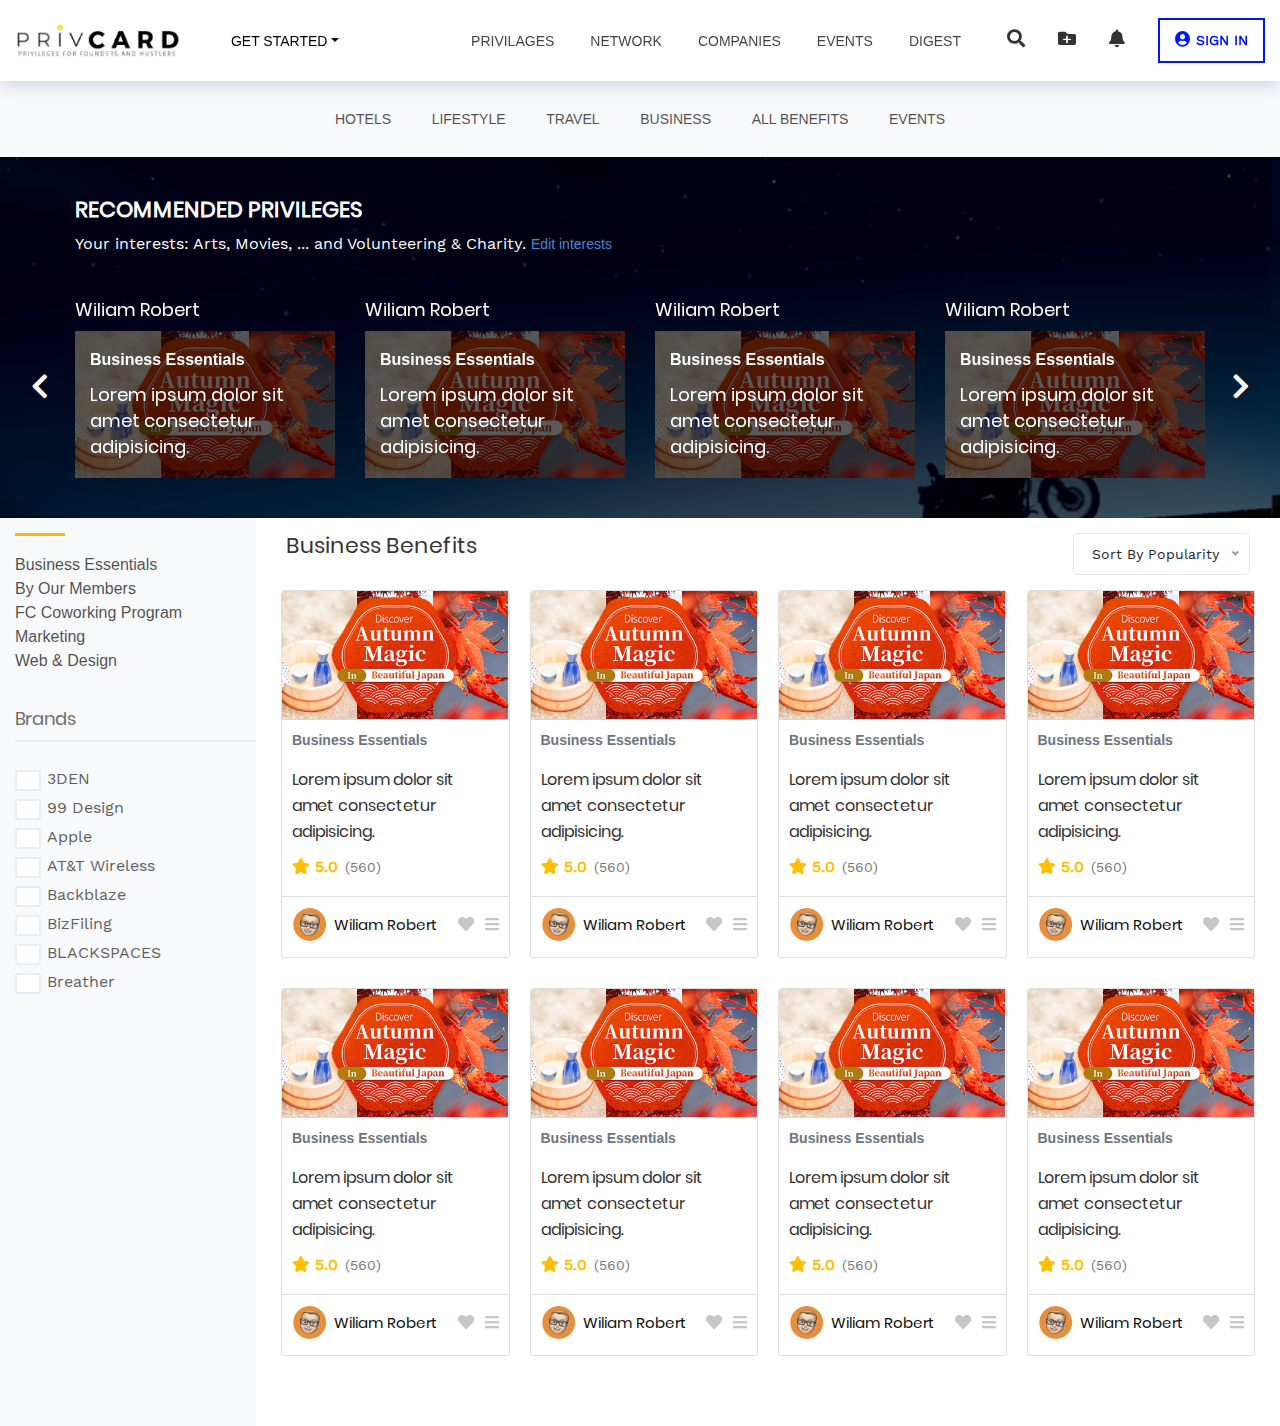
==== single-page.html @ c5cf84f3 "Bug Fix and 2nd page start" ====
<!doctype html>
<html class="no-js" lang="zxx">

<head>
  <meta charset="utf-8">
  <title>Title</title>
  <meta name="description" content="">
  <meta name="viewport" content="width=device-width, initial-scale=1">
  <!-- Favicons -->
  <link rel="shortcut icon" href="assets/img/favicon.png">

  <!-- All CSS Here-->
  <link rel="stylesheet" href="assets/css/bootstrap.min.css">
  <link rel="stylesheet" href="assets/css/fontawesome-all.min.css">
  <link rel="stylesheet" href="assets/css/slick.css">
  <link rel="stylesheet" href="assets/css/nice-select.css">
  <link rel="stylesheet" href="assets/css/default.css">
  <link rel="stylesheet" href="assets/css/style.css">
  <link rel="stylesheet" href="assets/css/responsive.css">
</head>
<body>
  <!--[if lte IE 9]>
    <p class="browserupgrade">You are using an <strong>outdated</strong> browser. Please <a href="https://browsehappy.com/">upgrade your browser</a> to improve your experience and security.</p>
  <![endif]-->

<span id="top"></span>

<!--********************************
    ***** Code Start From Here *****
    ******************************** -->

  <!-- Header -->
  <header class="sticky-top">
    <!-- Header Top Area -->
    <div class="header-top-wrapper">
      <div class="container-fluid">
        <div class="row">
          <div class="col-12">
          <div class="navbar navbar-expand-lg header-top-navbar">
              <div class="header-top-left navbar-brand">
                <!-- Site Logo -->
                <a href="#" class="logo"><img src="assets/img/logo.png" alt="Logo"></a>
                <!-- Get Start Dropdown -->
                <ul class="d-inline-block pl-lg-1 pl-xl-4 pl-4">
                  <li>
                    <a class="dropdown-toggle link d-none d-sm-inline-block" data-toggle="dropdown" href="#">Get started</a>
                    <ul class="dropdown-menu">
                      <li><a href="#">Drop-down-1</a></li>
                      <li><a href="#">Drop-down-2</a></li>
                      <li><a href="#">Drop-down-3</a></li>
                    </ul>
                  </li>
                </ul>  
              </div>
              <!-- Toggler Btn -->
              <button class="navbar-toggler" type="button" data-toggle="collapse" data-target="#headerTopNav" aria-controls="headerTopNav" aria-expanded="false" aria-label="Toggle navigation">
                <i class="fas fa-bars"></i>
              </button>
              <!-- Header Top Menu -->
              <div class="header-top-menu ml-auto mr-2 collapse navbar-collapse" id="headerTopNav">
                <ul class="navbar-nav ml-auto">
                  <li class="nav-item">
                    <!-- Get Start Dropdown -->
                    <a class="dropdown-toggle get-start link d-block d-sm-none" data-toggle="dropdown" href="#">Get started</a>
                    <ul class="dropdown-menu">
                      <li><a href="#">Drop-down-1</a></li>
                      <li><a href="#">Drop-down-2</a></li>
                      <li><a href="#">Drop-down-3</a></li>
                    </ul>
                  </li>
                  <li class="nav-item"><a class="nav-link PRIVILAGES dropdown-toggle" href="#" data-toggle="dropdown">PRIVILAGES</a>
                    <!-- Drop Down Menu -->
                    <ul class="dropdown-menu d-nonePRIVILAGES">
                      <li><a href="#">HOTELS</a></li>
                      <li><a href="#">LIFESTYLE</a></li>
                      <li><a href="#">TRAVEL</a></li>
                      <li><a href="#">BUSINESS</a></li>
                      <li><a href="#">ALL BENEFITS</a></li>
                      <li><a href="#">EVENTS</a></li>
                    </ul>
                  </li>
                  <li class="nav-item"><a class="nav-link" href="#">NETWORK</a></li>
                  <li class="nav-item"><a class="nav-link" href="#">COMPANIES</a></li>
                  <li class="nav-item"><a class="nav-link" href="#">EVENTS</a></li>
                  <li class="nav-item"><a class="nav-link" href="#">DIGEST</a></li>
                </ul>
              </div>
              <!-- Header TOp Menu -->
              <!-- Header Top Right -->
              <div class="header-top-right text-lg-right navbar-text ml-auto">
                <ul class="top-right-option">
                  <li><a href="#" class="dropdown-toggle" data-toggle="dropdown" ><i class="fas fa-search"></i></a>
                    <!-- Sub Option -->
                    <ul class="dropdown-menu search-bar">
                      <li>
                        <form action="#" class="">
                          <input type="text" placeholder="Search Now">
                          <button type="submit"><i class="fas fa-search"></i></button>
                        </form>
                      </li>
                    </ul>
                  </li>
                  <li><a href="#" class="dropdown-toggle" data-toggle="dropdown"><i class="fas fa-folder-plus"></i></a>
                    <!-- Dropdown Menu -->
                    <ul class="dropdown-menu bor">
                      <li><a href="#">Drop-down-1</a></li>
                      <li><a href="#">Drop-down-2</a></li>
                      <li><a href="#">Drop-down-3</a></li>
                    </ul>
                  </li>
                  <li><a href="#"><i class="fas fa-bell"></i></a></li>
                  <li class="d-inline-block d-lg-none"><a href="#" class="d-inline-block d-lg-none dropdown-toggle" data-toggle="dropdown"><i class="fas fa-user-circle"></i></a>
                    <!-- User Option -->
                    <ul class="dropdown-menu user-option text-center">
                      <li>
                        <div class="user-img">
                          <img src="assets/img/author-img-1.png" class="w-100" alt="User Image">
                        </div>
                        <div class="user-content">
                          <h6>William Robert</h6>
                          <p>abcdefgh1234@email.com</p>
                          <a href="#" class="user-btn">My Account</a>
                        </div>
                      </li>
                    </ul>
                    <!-- User Option End -->
                  </li>
                  <li><button type="button" class="sign-in d-none d-lg-inline-block dropdown-toggle" data-toggle="dropdown"><i class="fas fa-user-circle"></i>Sign in</button>
                    <!-- User Option -->
                    <ul class="dropdown-menu user-option text-center">
                      <li>
                        <div class="user-img">
                          <img src="assets/img/author-img-1.png" class="w-100" alt="User Image">
                        </div>
                        <div class="user-content">
                          <h6>William Robert</h6>
                          <p>abcdefgh1234@email.com</p>
                          <a href="#" class="user-btn">My Account</a>
                        </div>
                      </li>
                    </ul>
                    <!-- User Option End -->
                  </li>
                </ul>
              </div>
               <!-- Header Top Right End -->
            </div>
          </div>
        </div>
      </div>
    </div>
    <!-- Header Top Area End -->
  </header>
  <!-- Header End -->

    <!-- Main Nav Area -->
    <div class="main-menu-wrapper pt-4 pb-4 d-none d-md-block">
      <div class="container-fluid">
        <div class="row justify-content-center">
          <div class="col-md-10 col-lg-8 col-xl-6">
            <!-- Main Menu -->
            <nav class="main-menu">
              <ul class="d-md-flex justify-content-md-between">
                <li><a href="#">HOTELS</a></li>
                <li><a href="#">LIFESTYLE</a></li>
                <li><a href="#">TRAVEL</a></li>
                <li><a href="#">BUSINESS</a></li>
                <li><a href="#">ALL BENEFITS</a></li>
                <li><a href="#">EVENTS</a></li>
              </ul>
            </nav>
            <!-- Mobile Menu -->
            <div class="mobile-menu">
              <span class="sr-only">Mobile Menu Will Add Here</span>
            </div>
            <!-- Main Menu End -->
          </div>
        </div>
      </div>
    </div>
    <!-- Main Nav Area End -->


  <!-- Slider Area -->
  <section class="card-slider-wrap">
    <div class="container-fluid">
      <div class="row recommended-section-title">
        <!-- Section Title -->
        <div class="col-12">
          <h4>RECOMMENDED PRIVILEGES</h4>
          <p><span>Your interests: </span>Arts, Movies, ... and Volunteering & Charity. <a href="#">Edit interests</a></p>
        </div>
      </div>
      <div class="row card-slider">
        <!-- Single Card Slider -->
        <div class="col-xl-3">
          <!-- Author Name -->
          <a href="#" class="author-name"><h6>Wiliam Robert</h6></a>
          <div class="single-card-slide">
            <div class="slider-title">
              <!-- Ctaegegory -->
              <a href="#" class="category">Business Essentials</a>
              <a href="#"><h4>Lorem ipsum dolor sit amet consectetur adipisicing.</h4></a>
            </div>
            <div class="slider-img">
              <a href="#"><img src="assets/img/card-img.jpg" class="w-100" alt="Slider Image"></a>
            </div>
          </div>
        </div>
        <!-- Single Card Slider end -->
        <!-- Single Card Slider -->
        <div class="col-xl-3">
          <!-- Author Name -->
          <a href="#" class="author-name"><h6>Wiliam Robert</h6></a>
          <div class="single-card-slide">
            <div class="slider-title">
              <!-- Ctaegegory -->
              <a href="#" class="category">Business Essentials</a>
              <a href="#"><h4>Lorem ipsum dolor sit amet consectetur adipisicing.</h4></a>
            </div>
            <div class="slider-img">
              <a href="#"><img src="assets/img/card-img.jpg" class="w-100" alt="Slider Image"></a>
            </div>
          </div>
        </div>
        <!-- Single Card Slider end -->
        <!-- Single Card Slider -->
        <div class="col-xl-3">
          <!-- Author Name -->
          <a href="#" class="author-name"><h6>Wiliam Robert</h6></a>
          <div class="single-card-slide">
            <div class="slider-title">
              <!-- Ctaegegory -->
              <a href="#" class="category">Business Essentials</a>
              <a href="#"><h4>Lorem ipsum dolor sit amet consectetur adipisicing.</h4></a>
            </div>
            <div class="slider-img">
              <a href="#"><img src="assets/img/card-img.jpg" class="w-100" alt="Slider Image"></a>
            </div>
          </div>
        </div>
        <!-- Single Card Slider end -->
        <!-- Single Card Slider -->
        <div class="col-xl-3">
          <!-- Author Name -->
          <a href="#" class="author-name"><h6>Wiliam Robert</h6></a>
          <div class="single-card-slide">
            <div class="slider-title">
              <!-- Ctaegegory -->
              <a href="#" class="category">Business Essentials</a>
              <a href="#"><h4>Lorem ipsum dolor sit amet consectetur adipisicing.</h4></a>
            </div>
            <div class="slider-img">
              <a href="#"><img src="assets/img/card-img.jpg" class="w-100" alt="Slider Image"></a>
            </div>
          </div>
        </div>
        <!-- Single Card Slider end -->
        <!-- Single Card Slider -->
        <div class="col-xl-3">
          <!-- Author Name -->
          <a href="#" class="author-name"><h6>Wiliam Robert</h6></a>
          <div class="single-card-slide">
            <div class="slider-title">
              <!-- Ctaegegory -->
              <a href="#" class="category">Business Essentials</a>
              <a href="#"><h4>Lorem ipsum dolor sit amet consectetur adipisicing.</h4></a>
            </div>
            <div class="slider-img">
              <a href="#"><img src="assets/img/card-img.jpg" class="w-100" alt="Slider Image"></a>
            </div>
          </div>
        </div>
        <!-- Single Card Slider end -->
        <!-- Single Card Slider -->
        <div class="col-xl-3">
          <!-- Author Name -->
          <a href="#" class="author-name"><h6>Wiliam Robert</h6></a>
          <div class="single-card-slide">
            <div class="slider-title">
              <!-- Ctaegegory -->
              <a href="#" class="category">Business Essentials</a>
              <a href="#"><h4>Lorem ipsum dolor sit amet consectetur adipisicing.</h4></a>
            </div>
            <div class="slider-img">
              <a href="#"><img src="assets/img/card-img.jpg" class="w-100" alt="Slider Image"></a>
            </div>
          </div>
        </div>
        <!-- Single Card Slider end -->
        <!-- Single Card Slider -->
        <div class="col-xl-3">
          <!-- Author Name -->
          <a href="#" class="author-name"><h6>Wiliam Robert</h6></a>
          <div class="single-card-slide">
            <div class="slider-title">
              <!-- Ctaegegory -->
              <a href="#" class="category">Business Essentials</a>
              <a href="#"><h4>Lorem ipsum dolor sit amet consectetur adipisicing.</h4></a>
            </div>
            <div class="slider-img">
              <a href="#"><img src="assets/img/card-img.jpg" class="w-100" alt="Slider Image"></a>
            </div>
          </div>
        </div>
        <!-- Single Card Slider end -->
        <!-- Single Card Slider -->
        <div class="col-xl-3">
          <!-- Author Name -->
          <a href="#" class="author-name"><h6>Wiliam Robert</h6></a>
          <div class="single-card-slide">
            <div class="slider-title">
              <!-- Ctaegegory -->
              <a href="#" class="category">Business Essentials</a>
              <a href="#"><h4>Lorem ipsum dolor sit amet consectetur adipisicing.</h4></a>
            </div>
            <div class="slider-img">
              <a href="#"><img src="assets/img/card-img.jpg" class="w-100" alt="Slider Image"></a>
            </div>
          </div>
        </div>
        <!-- Single Card Slider end -->
      </div>
    </div>
  </section>
  <!-- Slider Area End -->


  <!-- Content Section -->
  <section class="content-section-wrap">
    <div class="container-fluid">
      <div class="row">
        <!-- Sidebar -->
        <div class="col-md-3 col-xl-3 sidebar-col bg-gray-light pr-0" >
          <aside class="sidebar-wrap" id="mySidenav">
            <!-- Close Button -->
            <button type="button" class="closeBtn d-inline-block d-md-none sidebarBtn"><i class="fas fa-times"></i></button>
            <!-- Sidebar Link -->
            <ul class="sidebar-link">
              <li><a href="#">Business Essentials</a></li>
              <li><a href="#">By Our Members</a></li>
              <li><a href="#">FC Coworking Program</a></li>
              <li><a href="#">Marketing</a></li>
              <li><a href="#">Web &amp; Design</a></li>
            </ul>
            <!-- Form Title -->
            <div class="title">
              <h4>Brands</h4>
            </div>
            <!-- Sidebar Checkbox -->
            <form action="#" class="sidebar-check-form">
              <div class="single-check-box">
                <input id="3DEN" type="checkbox">
                <label for="3DEN">3DEN</label>
              </div>
              <div class="single-check-box">
                <input id="99design" type="checkbox">
                <label for="99design">99 Design</label>
              </div>
              <div class="single-check-box">
                <input id="Apple" type="checkbox">
                <label for="Apple">Apple</label>
              </div>
              <div class="single-check-box">
                <input id="AT" type="checkbox">
                <label for="AT">AT&amp;T Wireless</label>
              </div>
              <div class="single-check-box">
                <input id="Backblaze" type="checkbox">
                <label for="Backblaze">Backblaze</label>
              </div>
              <div class="single-check-box">
                <input id="BizFiling" type="checkbox">
                <label for="BizFiling">BizFiling</label>
              </div>
              <div class="single-check-box">
                <input id="blackspace" type="checkbox">
                <label for="blackspace">BLACKSPACES</label>
              </div>
              <div class="single-check-box">
                <input id="Breather" type="checkbox">
                <label for="Breather">Breather</label>
              </div>
            </form>
          </aside>
        </div>
        <!-- Sidebar End -->
        <!-- Card Area -->
        <div class="card-column col-md-9 col-xl-10">
          <div class="card-area-wrap">
            <!-- Sidebar Mobile Menu Button -->
            <button type="button" class="showSidebar sidebarBtn d-inline-block d-md-none"><i class="fas fa-bars"></i>Show Filter</button>
            <!-- Title -->
            <div class="card-area-title d-flex justify-content-between">
              <div class="title">
                <h4>Business Benefits</h4>
              </div>
              <!-- Sort By Option -->
              <div class="sort-by-option">
                <select name="#" id="sort-by-option">
                  <option value="">Sort By Popularity</option>
                  <option value="">Sort By Reating</option>
                  <option value="">Sort By Date</option>
                </select>
              </div>
            </div>
            <div class="row no-gutters">
              <!-- Single Card -->
              <div class="col-sm-6 col-lg-4 col-xl-3">
                <div class="card">
                  <div class="card-header">
                    <a href="#"><img src="assets/img/card-img.jpg" alt="Card Image" class="img-fluid"></a>
                  </div>
                  <div class="card-body">
                    <!-- Ctaegegory -->
                    <a href="#" class="category">Business Essentials</a>
                    <!-- Title -->
                    <a href="#"><h4>Lorem ipsum dolor sit amet consectetur adipisicing.</h4></a>
                    <!-- Rating -->
                    <div class="rating">
                      <p><span><i class="fas fa-star"></i>5.0</span>(560)</p>
                    </div>
                  </div>
                  <div class="card-footer d-flex justify-content-between align-items-center">
                    <!-- Card Footer Left -->
                    <div class="card-footer-left">
                      <!-- Card Author -->
                     <div class="card-author d-flex align-items-center">
                        <div class="author-img">
                          <img src="assets/img/author-img-1.png" class="img-fluid" alt="Author">
                        </div>
                        <div class="author-content">
                          <a href="#"><h6>Wiliam Robert</h6></a>
                        </div>
                      </div>
                      <!-- Card Author End -->
                    </div>
                    <!-- Card Footer Right -->
                    <div class="card-footer-right">
                      <ul class="options">
                        <li><a href="#"><i class="fas fa-heart"></i></a></li>
                        <li><a  class="dropdown-toggle" data-toggle="dropdown" href="#"><i class="fas fa-bars"></i></a>
                          <ul class="dropdown-menu">
                            <li><a href="#"><i class="fas fa-heart"></i>Gigs I Love</a></li>
                            <li><a href="#"><i class="fas fa-plus"></i>Create List</a></li>
                          </ul>
                        </li>
                      </ul>
                    </div>
                  </div>
                </div>
              </div>
              <!-- Single Card End -->
              <!-- Single Card -->
              <div class="col-sm-6 col-lg-4 col-xl-3">
                <div class="card">
                  <div class="card-header">
                    <a href="#"><img src="assets/img/card-img.jpg" alt="Card Image" class="img-fluid"></a>
                  </div>
                  <div class="card-body">
                    <!-- Ctaegegory -->
                    <a href="#" class="category">Business Essentials</a>
                    <!-- Title -->
                    <a href="#"><h4>Lorem ipsum dolor sit amet consectetur adipisicing.</h4></a>
                    <!-- Rating -->
                    <div class="rating">
                      <p><span><i class="fas fa-star"></i>5.0</span>(560)</p>
                    </div>
                  </div>
                  <div class="card-footer d-flex justify-content-between align-items-center">
                    <!-- Card Footer Left -->
                    <div class="card-footer-left">
                      <!-- Card Author -->
                     <div class="card-author d-flex align-items-center">
                        <div class="author-img">
                          <img src="assets/img/author-img-1.png" class="img-fluid" alt="Author">
                        </div>
                        <div class="author-content">
                          <a href="#"><h6>Wiliam Robert</h6></a>
                        </div>
                      </div>
                      <!-- Card Author End -->
                    </div>
                    <!-- Card Footer Right -->
                    <div class="card-footer-right">
                      <ul class="options">
                        <li><a href="#"><i class="fas fa-heart"></i></a></li>
                        <li><a  class="dropdown-toggle" data-toggle="dropdown" href="#"><i class="fas fa-bars"></i></a>
                          <ul class="dropdown-menu">
                            <li><a href="#"><i class="fas fa-heart"></i>Gigs I Love</a></li>
                            <li><a href="#"><i class="fas fa-plus"></i>Create List</a></li>
                          </ul>
                        </li>
                      </ul>
                    </div>
                  </div>
                </div>
              </div>
              <!-- Single Card End -->
              <!-- Single Card -->
              <div class="col-sm-6 col-lg-4 col-xl-3">
                <div class="card">
                  <div class="card-header">
                    <a href="#"><img src="assets/img/card-img.jpg" alt="Card Image" class="img-fluid"></a>
                  </div>
                  <div class="card-body">
                    <!-- Ctaegegory -->
                    <a href="#" class="category">Business Essentials</a>
                    <!-- Title -->
                    <a href="#"><h4>Lorem ipsum dolor sit amet consectetur adipisicing.</h4></a>
                    <!-- Rating -->
                    <div class="rating">
                      <p><span><i class="fas fa-star"></i>5.0</span>(560)</p>
                    </div>
                  </div>
                  <div class="card-footer d-flex justify-content-between align-items-center">
                    <!-- Card Footer Left -->
                    <div class="card-footer-left">
                      <!-- Card Author -->
                     <div class="card-author d-flex align-items-center">
                        <div class="author-img">
                          <img src="assets/img/author-img-1.png" class="img-fluid" alt="Author">
                        </div>
                        <div class="author-content">
                          <a href="#"><h6>Wiliam Robert</h6></a>
                        </div>
                      </div>
                      <!-- Card Author End -->
                    </div>
                    <!-- Card Footer Right -->
                    <div class="card-footer-right">
                      <ul class="options">
                        <li><a href="#"><i class="fas fa-heart"></i></a></li>
                        <li><a  class="dropdown-toggle" data-toggle="dropdown" href="#"><i class="fas fa-bars"></i></a>
                          <ul class="dropdown-menu">
                            <li><a href="#"><i class="fas fa-heart"></i>Gigs I Love</a></li>
                            <li><a href="#"><i class="fas fa-plus"></i>Create List</a></li>
                          </ul>
                        </li>
                      </ul>
                    </div>
                  </div>
                </div>
              </div>
              <!-- Single Card End -->
              <!-- Single Card -->
              <div class="col-sm-6 col-lg-4 col-xl-3">
                <div class="card">
                  <div class="card-header">
                    <a href="#"><img src="assets/img/card-img.jpg" alt="Card Image" class="img-fluid"></a>
                  </div>
                  <div class="card-body">
                    <!-- Ctaegegory -->
                    <a href="#" class="category">Business Essentials</a>
                    <!-- Title -->
                    <a href="#"><h4>Lorem ipsum dolor sit amet consectetur adipisicing.</h4></a>
                    <!-- Rating -->
                    <div class="rating">
                      <p><span><i class="fas fa-star"></i>5.0</span>(560)</p>
                    </div>
                  </div>
                  <div class="card-footer d-flex justify-content-between align-items-center">
                    <!-- Card Footer Left -->
                    <div class="card-footer-left">
                      <!-- Card Author -->
                     <div class="card-author d-flex align-items-center">
                        <div class="author-img">
                          <img src="assets/img/author-img-1.png" class="img-fluid" alt="Author">
                        </div>
                        <div class="author-content">
                          <a href="#"><h6>Wiliam Robert</h6></a>
                        </div>
                      </div>
                      <!-- Card Author End -->
                    </div>
                    <!-- Card Footer Right -->
                    <div class="card-footer-right">
                      <ul class="options">
                        <li><a href="#"><i class="fas fa-heart"></i></a></li>
                        <li><a  class="dropdown-toggle" data-toggle="dropdown" href="#"><i class="fas fa-bars"></i></a>
                          <ul class="dropdown-menu">
                            <li><a href="#"><i class="fas fa-heart"></i>Gigs I Love</a></li>
                            <li><a href="#"><i class="fas fa-plus"></i>Create List</a></li>
                          </ul>
                        </li>
                      </ul>
                    </div>
                  </div>
                </div>
              </div>
              <!-- Single Card End -->
              <!-- Single Card -->
              <div class="col-sm-6 col-lg-4 col-xl-3">
                <div class="card">
                  <div class="card-header">
                    <a href="#"><img src="assets/img/card-img.jpg" alt="Card Image" class="img-fluid"></a>
                  </div>
                  <div class="card-body">
                    <!-- Ctaegegory -->
                    <a href="#" class="category">Business Essentials</a>
                    <!-- Title -->
                    <a href="#"><h4>Lorem ipsum dolor sit amet consectetur adipisicing.</h4></a>
                    <!-- Rating -->
                    <div class="rating">
                      <p><span><i class="fas fa-star"></i>5.0</span>(560)</p>
                    </div>
                  </div>
                  <div class="card-footer d-flex justify-content-between align-items-center">
                    <!-- Card Footer Left -->
                    <div class="card-footer-left">
                      <!-- Card Author -->
                     <div class="card-author d-flex align-items-center">
                        <div class="author-img">
                          <img src="assets/img/author-img-1.png" class="img-fluid" alt="Author">
                        </div>
                        <div class="author-content">
                          <a href="#"><h6>Wiliam Robert</h6></a>
                        </div>
                      </div>
                      <!-- Card Author End -->
                    </div>
                    <!-- Card Footer Right -->
                    <div class="card-footer-right">
                      <ul class="options">
                        <li><a href="#"><i class="fas fa-heart"></i></a></li>
                        <li><a  class="dropdown-toggle" data-toggle="dropdown" href="#"><i class="fas fa-bars"></i></a>
                          <ul class="dropdown-menu">
                            <li><a href="#"><i class="fas fa-heart"></i>Gigs I Love</a></li>
                            <li><a href="#"><i class="fas fa-plus"></i>Create List</a></li>
                          </ul>
                        </li>
                      </ul>
                    </div>
                  </div>
                </div>
              </div>
              <!-- Single Card End -->
              <!-- Single Card -->
              <div class="col-sm-6 col-lg-4 col-xl-3">
                <div class="card">
                  <div class="card-header">
                    <a href="#"><img src="assets/img/card-img.jpg" alt="Card Image" class="img-fluid"></a>
                  </div>
                  <div class="card-body">
                    <!-- Ctaegegory -->
                    <a href="#" class="category">Business Essentials</a>
                    <!-- Title -->
                    <a href="#"><h4>Lorem ipsum dolor sit amet consectetur adipisicing.</h4></a>
                    <!-- Rating -->
                    <div class="rating">
                      <p><span><i class="fas fa-star"></i>5.0</span>(560)</p>
                    </div>
                  </div>
                  <div class="card-footer d-flex justify-content-between align-items-center">
                    <!-- Card Footer Left -->
                    <div class="card-footer-left">
                      <!-- Card Author -->
                     <div class="card-author d-flex align-items-center">
                        <div class="author-img">
                          <img src="assets/img/author-img-1.png" class="img-fluid" alt="Author">
                        </div>
                        <div class="author-content">
                          <a href="#"><h6>Wiliam Robert</h6></a>
                        </div>
                      </div>
                      <!-- Card Author End -->
                    </div>
                    <!-- Card Footer Right -->
                    <div class="card-footer-right">
                      <ul class="options">
                        <li><a href="#"><i class="fas fa-heart"></i></a></li>
                        <li><a  class="dropdown-toggle" data-toggle="dropdown" href="#"><i class="fas fa-bars"></i></a>
                          <ul class="dropdown-menu">
                            <li><a href="#"><i class="fas fa-heart"></i>Gigs I Love</a></li>
                            <li><a href="#"><i class="fas fa-plus"></i>Create List</a></li>
                          </ul>
                        </li>
                      </ul>
                    </div>
                  </div>
                </div>
              </div>
              <!-- Single Card End -->
              <!-- Single Card -->
              <div class="col-sm-6 col-lg-4 col-xl-3">
                <div class="card">
                  <div class="card-header">
                    <a href="#"><img src="assets/img/card-img.jpg" alt="Card Image" class="img-fluid"></a>
                  </div>
                  <div class="card-body">
                    <!-- Ctaegegory -->
                    <a href="#" class="category">Business Essentials</a>
                    <!-- Title -->
                    <a href="#"><h4>Lorem ipsum dolor sit amet consectetur adipisicing.</h4></a>
                    <!-- Rating -->
                    <div class="rating">
                      <p><span><i class="fas fa-star"></i>5.0</span>(560)</p>
                    </div>
                  </div>
                  <div class="card-footer d-flex justify-content-between align-items-center">
                    <!-- Card Footer Left -->
                    <div class="card-footer-left">
                      <!-- Card Author -->
                     <div class="card-author d-flex align-items-center">
                        <div class="author-img">
                          <img src="assets/img/author-img-1.png" class="img-fluid" alt="Author">
                        </div>
                        <div class="author-content">
                          <a href="#"><h6>Wiliam Robert</h6></a>
                        </div>
                      </div>
                      <!-- Card Author End -->
                    </div>
                    <!-- Card Footer Right -->
                    <div class="card-footer-right">
                      <ul class="options">
                        <li><a href="#"><i class="fas fa-heart"></i></a></li>
                        <li><a  class="dropdown-toggle" data-toggle="dropdown" href="#"><i class="fas fa-bars"></i></a>
                          <ul class="dropdown-menu">
                            <li><a href="#"><i class="fas fa-heart"></i>Gigs I Love</a></li>
                            <li><a href="#"><i class="fas fa-plus"></i>Create List</a></li>
                          </ul>
                        </li>
                      </ul>
                    </div>
                  </div>
                </div>
              </div>
              <!-- Single Card End -->
              <!-- Single Card -->
              <div class="col-sm-6 col-lg-4 col-xl-3">
                <div class="card">
                  <div class="card-header">
                    <a href="#"><img src="assets/img/card-img.jpg" alt="Card Image" class="img-fluid"></a>
                  </div>
                  <div class="card-body">
                    <!-- Ctaegegory -->
                    <a href="#" class="category">Business Essentials</a>
                    <!-- Title -->
                    <a href="#"><h4>Lorem ipsum dolor sit amet consectetur adipisicing.</h4></a>
                    <!-- Rating -->
                    <div class="rating">
                      <p><span><i class="fas fa-star"></i>5.0</span>(560)</p>
                    </div>
                  </div>
                  <div class="card-footer d-flex justify-content-between align-items-center">
                    <!-- Card Footer Left -->
                    <div class="card-footer-left">
                      <!-- Card Author -->
                     <div class="card-author d-flex align-items-center">
                        <div class="author-img">
                          <img src="assets/img/author-img-1.png" class="img-fluid" alt="Author">
                        </div>
                        <div class="author-content">
                          <a href="#"><h6>Wiliam Robert</h6></a>
                        </div>
                      </div>
                      <!-- Card Author End -->
                    </div>
                    <!-- Card Footer Right -->
                    <div class="card-footer-right">
                      <ul class="options">
                        <li><a href="#"><i class="fas fa-heart"></i></a></li>
                        <li><a  class="dropdown-toggle" data-toggle="dropdown" href="#"><i class="fas fa-bars"></i></a>
                          <ul class="dropdown-menu">
                            <li><a href="#"><i class="fas fa-heart"></i>Gigs I Love</a></li>
                            <li><a href="#"><i class="fas fa-plus"></i>Create List</a></li>
                          </ul>
                        </li>
                      </ul>
                    </div>
                  </div>
                </div>
              </div>
              <!-- Single Card End -->
            </div>
          </div>
        </div>
        <!-- Card Area end -->
      </div>
    </div>
  </section>
  <!-- Content Section end -->
  
  <!-- back Top top Btn -->
  <a href="#top" id="topbtnDiv" class="backTop"><i class="fas fa-arrow-alt-circle-up"></i> Go to Top</a>

<!-- Code end -->


<!-- All js file -->
<script src="assets/js/vendor/jquery.min.js"></script>
<script src="assets/js/vendor/popper.min.js"></script>
<script src="assets/js/bootstrap.min.js"></script>
<!-- Plugins -->
<script src="assets/js/slick.min.js"></script>
<script src="assets/js/jquery.nice-select.min.js"></script>
<!-- Custom JS -->
<script src="assets/js/main.js"></script>

</body>
</html>
---- assets/css/nice-select.css ----
.nice-select {
  -webkit-tap-highlight-color: transparent;
  background-color: #fff;
  border-radius: 5px;
  border: solid 1px #e8e8e8;
  box-sizing: border-box;
  clear: both;
  cursor: pointer;
  display: block;
  float: left;
  font-family: inherit;
  font-size: 14px;
  font-weight: normal;
  height: 42px;
  line-height: 40px;
  outline: none;
  padding-left: 18px;
  padding-right: 30px;
  position: relative;
  text-align: left !important;
  -webkit-transition: all 0.2s ease-in-out;
  transition: all 0.2s ease-in-out;
  -webkit-user-select: none;
     -moz-user-select: none;
      -ms-user-select: none;
          user-select: none;
  white-space: nowrap;
  width: auto; }
  .nice-select:hover {
    border-color: #dbdbdb; }
  .nice-select:active, .nice-select.open, .nice-select:focus {
    border-color: #999; }
  .nice-select:after {
    border-bottom: 2px solid #999;
    border-right: 2px solid #999;
    content: '';
    display: block;
    height: 5px;
    margin-top: -4px;
    pointer-events: none;
    position: absolute;
    right: 12px;
    top: 50%;
    -webkit-transform-origin: 66% 66%;
        -ms-transform-origin: 66% 66%;
            transform-origin: 66% 66%;
    -webkit-transform: rotate(45deg);
        -ms-transform: rotate(45deg);
            transform: rotate(45deg);
    -webkit-transition: all 0.15s ease-in-out;
    transition: all 0.15s ease-in-out;
    width: 5px; }
  .nice-select.open:after {
    -webkit-transform: rotate(-135deg);
        -ms-transform: rotate(-135deg);
            transform: rotate(-135deg); }
  .nice-select.open .list {
    opacity: 1;
    pointer-events: auto;
    -webkit-transform: scale(1) translateY(0);
        -ms-transform: scale(1) translateY(0);
            transform: scale(1) translateY(0); }
  .nice-select.disabled {
    border-color: #ededed;
    color: #999;
    pointer-events: none; }
    .nice-select.disabled:after {
      border-color: #cccccc; }
  .nice-select.wide {
    width: 100%; }
    .nice-select.wide .list {
      left: 0 !important;
      right: 0 !important; }
  .nice-select.right {
    float: right; }
    .nice-select.right .list {
      left: auto;
      right: 0; }
  .nice-select.small {
    font-size: 12px;
    height: 36px;
    line-height: 34px; }
    .nice-select.small:after {
      height: 4px;
      width: 4px; }
    .nice-select.small .option {
      line-height: 34px;
      min-height: 34px; }
  .nice-select .list {
    background-color: #fff;
    border-radius: 5px;
    box-shadow: 0 0 0 1px rgba(68, 68, 68, 0.11);
    box-sizing: border-box;
    margin-top: 4px;
    opacity: 0;
    overflow: hidden;
    padding: 0;
    pointer-events: none;
    position: absolute;
    top: 100%;
    left: 0;
    -webkit-transform-origin: 50% 0;
        -ms-transform-origin: 50% 0;
            transform-origin: 50% 0;
    -webkit-transform: scale(0.75) translateY(-21px);
        -ms-transform: scale(0.75) translateY(-21px);
            transform: scale(0.75) translateY(-21px);
    -webkit-transition: all 0.2s cubic-bezier(0.5, 0, 0, 1.25), opacity 0.15s ease-out;
    transition: all 0.2s cubic-bezier(0.5, 0, 0, 1.25), opacity 0.15s ease-out;
    z-index: 9; }
    .nice-select .list:hover .option:not(:hover) {
      background-color: transparent !important; }
  .nice-select .option {
    cursor: pointer;
    font-weight: 400;
    line-height: 40px;
    list-style: none;
    min-height: 40px;
    outline: none;
    padding-left: 18px;
    padding-right: 29px;
    text-align: left;
    -webkit-transition: all 0.2s;
    transition: all 0.2s; }
    .nice-select .option:hover, .nice-select .option.focus, .nice-select .option.selected.focus {
      background-color: #f6f6f6; }
    .nice-select .option.selected {
      font-weight: bold; }
    .nice-select .option.disabled {
      background-color: transparent;
      color: #999;
      cursor: default; }

.no-csspointerevents .nice-select .list {
  display: none; }

.no-csspointerevents .nice-select.open .list {
  display: block; }
---- assets/css/default.css ----
/* Deafult Margin & Padding */
/*-- Margin Top --*/
.mt-5 {
	margin-top: 5px;
}
.mt-10 {
	margin-top: 10px;
}
.mt-15 {
	margin-top: 15px;
}
.mt-20 {
	margin-top: 20px;
}
.mt-25 {
	margin-top: 25px;
}
.mt-30 {
	margin-top: 30px;
}
.mt-35 {
	margin-top: 35px;
}
.mt-40 {
	margin-top: 40px;
}
.mt-45 {
	margin-top: 45px;
}
.mt-50 {
	margin-top: 50px;
}
.mt-55 {
	margin-top: 55px;
}
.mt-60 {
	margin-top: 60px;
}
.mt-65 {
	margin-top: 65px;
}
.mt-70 {
	margin-top: 70px;
}
.mt-75 {
	margin-top: 75px;
}
.mt-80 {
	margin-top: 80px;
}
.mt-85 {
	margin-top: 85px;
}
.mt-90 {
	margin-top: 90px;
}
.mt-95 {
	margin-top: 95px;
}
.mt-100 {
	margin-top: 100px;
}
.mt-105 {
	margin-top: 105px;
}
.mt-110 {
	margin-top: 110px;
}
.mt-115 {
	margin-top: 115px;
}
.mt-120 {
	margin-top: 120px;
}
.mt-125 {
	margin-top: 125px;
}
.mt-130 {
	margin-top: 130px;
}
.mt-135 {
	margin-top: 135px;
}
.mt-140 {
	margin-top: 140px;
}
.mt-145 {
	margin-top: 145px;
}
.mt-150 {
	margin-top: 150px;
}
.mt-155 {
	margin-top: 155px;
}
.mt-160 {
	margin-top: 160px;
}
.mt-165 {
	margin-top: 165px;
}
.mt-170 {
	margin-top: 170px;
}
.mt-175 {
	margin-top: 175px;
}
.mt-180 {
	margin-top: 180px;
}
.mt-185 {
	margin-top: 185px;
}
.mt-190 {
	margin-top: 190px;
}
.mt-195 {
	margin-top: 195px;
}
.mt-200 {
	margin-top: 200px;
}
/*-- Margin Bottom --*/

.mb-5 {
	margin-bottom: 5px;
}
.mb-10 {
	margin-bottom: 10px;
}
.mb-15 {
	margin-bottom: 15px;
}
.mb-20 {
	margin-bottom: 20px;
}
.mb-25 {
	margin-bottom: 25px;
}
.mb-30 {
	margin-bottom: 30px;
}
.mb-35 {
	margin-bottom: 35px;
}
.mb-40 {
	margin-bottom: 40px;
}
.mb-45 {
	margin-bottom: 45px;
}
.mb-50 {
	margin-bottom: 50px;
}
.mb-55 {
	margin-bottom: 55px;
}
.mb-60 {
	margin-bottom: 60px;
}
.mb-65 {
	margin-bottom: 65px;
}
.mb-70 {
	margin-bottom: 70px;
}
.mb-75 {
	margin-bottom: 75px;
}
.mb-80 {
	margin-bottom: 80px;
}
.mb-85 {
	margin-bottom: 85px;
}
.mb-90 {
	margin-bottom: 90px;
}
.mb-95 {
	margin-bottom: 95px;
}
.mb-100 {
	margin-bottom: 100px;
}
.mb-105 {
	margin-bottom: 105px;
}
.mb-110 {
	margin-bottom: 110px;
}
.mb-115 {
	margin-bottom: 115px;
}
.mb-120 {
	margin-bottom: 120px;
}
.mb-125 {
	margin-bottom: 125px;
}
.mb-130 {
	margin-bottom: 130px;
}
.mb-135 {
	margin-bottom: 135px;
}
.mb-140 {
	margin-bottom: 140px;
}
.mb-145 {
	margin-bottom: 145px;
}
.mb-150 {
	margin-bottom: 150px;
}
.mb-155 {
	margin-bottom: 155px;
}
.mb-160 {
	margin-bottom: 160px;
}
.mb-165 {
	margin-bottom: 165px;
}
.mb-170 {
	margin-bottom: 170px;
}
.mb-175 {
	margin-bottom: 175px;
}
.mb-180 {
	margin-bottom: 180px;
}
.mb-185 {
	margin-bottom: 185px;
}
.mb-190 {
	margin-bottom: 190px;
}
.mb-195 {
	margin-bottom: 195px;
}
.mb-200 {
	margin-bottom: 200px;
}
/*-- Padding Top --*/

.pt-5 {
	padding-top: 5px;
}
.pt-10 {
	padding-top: 10px;
}
.pt-15 {
	padding-top: 15px;
}
.pt-20 {
	padding-top: 20px;
}
.pt-25 {
	padding-top: 25px;
}
.pt-30 {
	padding-top: 30px;
}
.pt-35 {
	padding-top: 35px;
}
.pt-40 {
	padding-top: 40px;
}
.pt-45 {
	padding-top: 45px;
}
.pt-50 {
	padding-top: 50px;
}
.pt-55 {
	padding-top: 55px;
}
.pt-60 {
	padding-top: 60px;
}
.pt-65 {
	padding-top: 65px;
}
.pt-70 {
	padding-top: 70px;
}
.pt-75 {
	padding-top: 75px;
}
.pt-80 {
	padding-top: 80px;
}
.pt-85 {
	padding-top: 85px;
}
.pt-90 {
	padding-top: 90px;
}
.pt-95 {
	padding-top: 95px;
}
.pt-100 {
	padding-top: 100px;
}
.pt-105 {
	padding-top: 105px;
}
.pt-110 {
	padding-top: 110px;
}
.pt-115 {
	padding-top: 115px;
}
.pt-120 {
	padding-top: 120px;
}
.pt-125 {
	padding-top: 125px;
}
.pt-130 {
	padding-top: 130px;
}
.pt-135 {
	padding-top: 135px;
}
.pt-140 {
	padding-top: 140px;
}
.pt-145 {
	padding-top: 145px;
}
.pt-150 {
	padding-top: 150px;
}
.pt-155 {
	padding-top: 155px;
}
.pt-160 {
	padding-top: 160px;
}
.pt-165 {
	padding-top: 165px;
}
.pt-170 {
	padding-top: 170px;
}
.pt-175 {
	padding-top: 175px;
}
.pt-180 {
	padding-top: 180px;
}
.pt-185 {
	padding-top: 185px;
}
.pt-190 {
	padding-top: 190px;
}
.pt-195 {
	padding-top: 195px;
}
.pt-200 {
	padding-top: 200px;
}
/*-- Padding Bottom --*/

.pb-5 {
	padding-bottom: 5px;
}
.pb-10 {
	padding-bottom: 10px;
}
.pb-15 {
	padding-bottom: 15px;
}
.pb-20 {
	padding-bottom: 20px;
}
.pb-25 {
	padding-bottom: 25px;
}
.pb-30 {
	padding-bottom: 30px;
}
.pb-35 {
	padding-bottom: 35px;
}
.pb-40 {
	padding-bottom: 40px;
}
.pb-45 {
	padding-bottom: 45px;
}
.pb-50 {
	padding-bottom: 50px;
}
.pb-55 {
	padding-bottom: 55px;
}
.pb-60 {
	padding-bottom: 60px;
}
.pb-65 {
	padding-bottom: 65px;
}
.pb-70 {
	padding-bottom: 70px;
}
.pb-75 {
	padding-bottom: 75px;
}
.pb-80 {
	padding-bottom: 80px;
}
.pb-85 {
	padding-bottom: 85px;
}
.pb-90 {
	padding-bottom: 90px;
}
.pb-95 {
	padding-bottom: 95px;
}
.pb-100 {
	padding-bottom: 100px;
}
.pb-105 {
	padding-bottom: 105px;
}
.pb-110 {
	padding-bottom: 110px;
}
.pb-115 {
	padding-bottom: 115px;
}
.pb-120 {
	padding-bottom: 120px;
}
.pb-125 {
	padding-bottom: 125px;
}
.pb-130 {
	padding-bottom: 130px;
}
.pb-135 {
	padding-bottom: 135px;
}
.pb-140 {
	padding-bottom: 140px;
}
.pb-145 {
	padding-bottom: 145px;
}
.pb-150 {
	padding-bottom: 150px;
}
.pb-155 {
	padding-bottom: 155px;
}
.pb-160 {
	padding-bottom: 160px;
}
.pb-165 {
	padding-bottom: 165px;
}
.pb-170 {
	padding-bottom: 170px;
}
.pb-175 {
	padding-bottom: 175px;
}
.pb-180 {
	padding-bottom: 180px;
}
.pb-185 {
	padding-bottom: 185px;
}
.pb-190 {
	padding-bottom: 190px;
}
.pb-195 {
	padding-bottom: 195px;
}
.pb-200 {
	padding-bottom: 200px;
}



/*-- Padding Left --*/
.pl-0 {
	padding-left: 0px;
}
.pl-5 {
	padding-left: 5px;
}
.pl-10 {
	padding-left: 10px;
}
.pl-15 {
	padding-left: 15px;
}
.pl-20{
	padding-left: 20px;
}
.pl-25 {
	padding-left: 35px;
}
.pl-30 {
	padding-left: 30px;
}
.pl-35 {
	padding-left: 35px;
}

.pl-35 {
	padding-left: 35px;
}

.pl-40 {
	padding-left: 40px;
}

.pl-45 {
	padding-left: 45px;
}

.pl-50 {
	padding-left: 50px;
}

.pl-55 {
	padding-left: 55px;
}

.pl-60 {
	padding-left: 60px;
}
.pl-65 {
	padding-left: 65px;
}
.pl-70 {
	padding-left: 70px;
}
.pl-75 {
	padding-left: 75px;
}
.pl-80 {
	padding-left: 80px;
}
.pl-85 {
	padding-left: 80px;
}
.pl-90 {
	padding-left: 90px;
}
.pl-95 {
	padding-left: 95px;
}
.pl-100 {
	padding-left: 100px;
}


/*-- Padding Right --*/
.pr-0 {
	padding-right: 0px;
}
.pr-5 {
	padding-right: 5px;
}
.pr-10 {
	padding-right: 10px;
}
.pr-15 {
	padding-right: 15px;
}
.pr-20{
	padding-right: 20px;
}
.pr-25 {
	padding-right: 35px;
}
.pr-30 {
	padding-right: 30px;
}
.pr-35 {
	padding-right: 35px;
}

.pr-35 {
	padding-right: 35px;
}

.pr-40 {
	padding-right: 40px;
}

.pr-45 {
	padding-right: 45px;
}

.pr-50 {
	padding-right: 50px;
}

.pr-55 {
	padding-right: 55px;
}

.pr-60 {
	padding-right: 60px;
}
.pr-65 {
	padding-right: 65px;
}
.pr-70 {
	padding-right: 70px;
}
.pr-75 {
	padding-right: 75px;
}
.pr-80 {
	padding-right: 80px;
}
.pr-85 {
	padding-right: 80px;
}
.pr-90 {
	padding-right: 90px;
}
.pr-95 {
	padding-right: 95px;
}
.pr-100 {
	padding-right: 100px;
}






.pr-75 {
	padding-right: 75px;
}


/* Background Color */

.gray-bg {
	background: #f7f7fd;
}
.white-bg {
	background: #fff;
}
.black-bg {
	background: #222;
}
/* Color */

.white {
	color: #fff;
}
.black {
	color: #222;
}
/* black overlay */

[data-overlay] {
	position: relative;
}
[data-overlay]::before {
	background: #000 none repeat scroll 0 0;
	content: "";
	height: 100%;
	left: 0;
	position: absolute;
	top: 0;
	width: 100%;
	z-index: 1;
}
[data-overlay="3"]::before {
	opacity: 0.3;
}
[data-overlay="4"]::before {
	opacity: 0.4;
}
[data-overlay="5"]::before {
	opacity: 0.5;
}
[data-overlay="6"]::before {
	opacity: 0.6;
}
[data-overlay="7"]::before {
	opacity: 0.7;
}
[data-overlay="8"]::before {
	opacity: 0.8;
}
[data-overlay="9"]::before {
	opacity: 0.9;
}
---- assets/css/style.css ----
/* Custom fonts */
@font-face {
  font-family: 'Poppins';
	src: local('Poppins Regular'), url(../fonts/Poppins-Regular.woff2) format('woff2'),
			 url(../fonts/Poppins-Regular.woff) format('woff'),
		 	 url(../fonts/Poppins-Regular.svg) format('svg'),
			 url(../fonts/Poppins-Regular.eot) format('eot'),
			 url(../fonts/Poppins-Regular.ttf) format('ttf');
}
@font-face {
  font-family: 'Work Sans';
	src: local('Poppins Regular'), url(../fonts/WorkSans-Regular.woff2) format('woff2'),
			 url(../fonts/WorkSans-Regular.woff) format('woff'),
		 	 url(../fonts/WorkSans-Regular.svg) format('svg'),
			 url(../fonts/WorkSans-Regular.eot) format('eot'),
			 url(../fonts/WorkSans-Regular.ttf) format('ttf');
}
/* 1. Theme default css */
html {
  scroll-behavior: smooth;
}
 body {
	font-family: 'Work Sans', sans-serif;
	font-weight: normal;
	font-style: normal;
}
a,
.button,button {
	-webkit-transition: all 0.3s ease-out 0s;
	-moz-transition: all 0.3s ease-out 0s;
	-ms-transition: all 0.3s ease-out 0s;
	-o-transition: all 0.3s ease-out 0s;
	transition: all 0.3s ease-out 0s;
}
a:hover{
	text-decoration: none;
}
a:focus,
button:focus,input:focus, textarea:focus {
	text-decoration: none;
	outline: none;
}
button{cursor: pointer}

.uppercase {
	text-transform: uppercase;
}
.capitalize {
	text-transform: capitalize;
}
h1,
h2,
h3,
h4,
h5,
h6 {
	font-family: 'Poppins', sans-serif;
	font-weight: normal;
	color: #333333;
	margin-top: 0px;
	font-style: normal;
	font-weight: 400;
	text-transform: normal;
}

h1 {
	font-size: 40px;
	font-weight: 500;
}
h2 {
	font-size: 35px;
}
h3 {
	font-size: 28px;
}
h4 {
	font-size: 22px;
}
h5 {
	font-size: 18px;
}
h6 {
	font-size: 16px;
}
ul {
	margin: 0px;
	padding: 0px;
}
li {
	list-style: none
}
p {
	font-size: 17px;
	font-weight: normal;
	line-height: 30px;
	color: #777777;
	margin-bottom: 15px;
}
a{
	color: #333;
	font-family: sans-serif;
	font-weight: 500;
}
/* Default Color */
.bg-gray-light {
	background-color: #f8f9fa;
}

/* Custom css start */

/* Button To Top */
.backTop {
	color: blue;
	padding: 5px 10px;
	position: fixed;
	z-index: 999;
	bottom: 20px;
	right: 20px;
	font-size: 16px;
	border: none;
	display: none;
	background-color: #fff;
	border-radius: 50px;
	-webkit-border-radius: 50px;
	-moz-border-radius: 50px;
	-ms-border-radius: 50px;
	-o-border-radius: 50px;
	-webkit-box-shadow: 0px 5px 15px -1px rgba(137, 153, 190, 0.4);
	-moz-box-shadow: 0px 5px 15px -1px rgba(137, 153, 190, 0.4);
	box-shadow: 0px 5px 15px -1px rgba(137, 153, 190, 0.4);
}

/* Header Top */
header.sticky-top {
	z-index: 99999999999999999999;
}
.header-top-wrapper {
	background-color: #fff;
	-webkit-box-shadow: 0px 5px 15px -1px rgba(137, 153, 190, 0.4);
	-moz-box-shadow: 0px 5px 15px -1px rgba(137, 153, 190, 0.4);
	box-shadow: 0px 5px 15px -1px rgba(137, 153, 190, 0.4);
	position: relative;
	z-index: 9;
} 
.header-top-wrapper  .header-top-navbar{ 
	padding: 10px 0;
}
.header-top-left a.logo img {
	max-width: 165px;
	height: auto;
}
.header-top-left a.link {
	display: inline-block;
	color: #000;
	text-transform: uppercase;
	font-weight: 500;
	font-size: 15px;
	line-height: 26px;
	padding: 5px 15px;
	border-radius: 6px;
	margin-left: 10px;
}

.header-top-left a.link i {
	margin-left: 5px;
	font-size: 16px;
}
.header-top-left ul li {
	position: relative;
}



.header-top-menu ul li {
	display: inline-block;
	margin: 0 10px;
	position: relative;
}

.header-top-menu ul li:last-child {
	margin-right: 0;
}

.header-top-menu ul li:first-child {
	margin-left: 0;
}

.header-top-menu ul li a {
	font-size: 14px;
	text-transform: uppercase;
	font-weight: 500;
	line-height: 26px;
	padding: 8px 0;
	display: block;
	color: rgb(0,0,0,0.75);
}
.header-top-left.navbar-brand a.dropdown-toggle {
	position: relative;
	font-size: 14px;
	display: inline-block;
	margin-left: 5px;
}
.header-top-left.navbar-brand .dropdown-toggle::after {
	transform: rotate(0deg);
	-webkit-transform: rotate(0deg);
	-moz-transform: rotate(0deg);
	-ms-transform: rotate(0deg);
	-o-transform: rotate(0deg);
}
.header-top-left.navbar-brand a.dropdown-toggle[aria-expanded="true"]::after{
	transform: rotate(-90deg);
	-webkit-transform: rotate(-90deg);
	-moz-transform: rotate(-90deg);
	-ms-transform: rotate(-90deg);
	-o-transform: rotate(-90deg);
}
.header-top-left.navbar-brand .dropdown-menu {
	top: 155%;
	left: 7%;
	width: 1.7em;
	padding: 0;
	text-align: center;
}
.header-top-left.navbar-brand .dropdown-menu li {
	border-bottom: 1px solid #ccc;
}
.header-top-left.navbar-brand .dropdown-menu li:last-child {
	border-bottom: none;
}
.header-top-left.navbar-brand .dropdown-menu li a {
	display: block;
	padding: 6px;
	font-size: 14px;
}

.header-top-left.navbar-brand .dropdown-menu a:hover {
	background-color: #f5f4f4;
}


.header-top-menu ul li a:hover {
	color:rgb(0,0,0, 1);
}

.header-top-right ul.top-right-option li {
    display: inline-block;
		margin: 0 5px;
		position: relative;
}
.header-top-right ul.top-right-option li a.dropdown-toggle::after{
	display: none;
}
.header-top-right ul.top-right-option li:last-child {
		margin-right: 0;
}

.header-top-right ul.top-right-option li:first-child {
    margin-left: 0;
}
.header-top-right ul.top-right-option li ul.dropdown-menu.bor {
	background-color: #f8f9fa !important;
	padding-left: 0 !important;
	border: 1px solid #ccc !important;
	top: 160%;
}
.header-top-right ul.top-right-option li ul.dropdown-menu li {
	border-top: 1px solid #ccc;
	display: block;
	margin: 0 0;
	padding: 0 7px;
}
.header-top-right ul.top-right-option li ul.dropdown-menu li:first-child {
		border-top: none;
}
.header-top-right ul.top-right-option li a {
    font-size: 18px;
    line-height: 26px;
    display: block;
    padding: 5px 0;
}
.header-top-right ul.top-right-option li button.sign-in {
	background-color: #fff;
	border: 2px solid #0014ff;
	text-transform: uppercase;
	color: #0014ff;
	display: inline-block;
	padding: 10px 15px;
	font-size: 14px;
	font-weight: 600;
}

.header-top-right ul.top-right-option li button.sign-in i {
	margin-right: 5px;
	font-size: 16px;
}

.header-top-right ul.top-right-option li button.sign-in:hover {
	color: #fff;
	background-color: #0014ff;
}

.header-top-menu ul li ul li {
	display: block;
}
.header-top-menu ul li a.PRIVILAGES::after {
	display: none;
}
.header-top-right ul.top-right-option li ul.dropdown-menu{
	border: none;
	width: 230px;
	left: -115px;
	padding-left: 7px;
	top: 160%;
}


.header-top-right ul.top-right-option li ul.dropdown-menu button {
	width: 45px;
	height: 35px;
	background-color: #fff;
	border: 1px solid #333;
	border-radius: 6px;
	color: #333;
	font-size: 16px;
	line-height: 32px;
}

.header-top-right ul.top-right-option li ul.dropdown-menu button:hover {
	background-color: #333;
	color: #fff;
}
.header-top-right ul.top-right-option li ul.dropdown-menu input {
	width: calc(100% - 55px);
	height: 35px;
	border: 1px solid #333;
	color: #000;
	border-radius: 6px;
	font-size: 16px;
	padding-left: 10px;
}
.top-right-option .dropdown-toggle::after {
	display: none;
}
.dropdown-menu.user-option {
	left: -85% !important;
	top: 135% !important;
	width: 190px !important;
}
.dropdown-menu.user-option .user-img {
	width: 60px;
	margin: 0 auto;
}
.dropdown-menu.user-option .user-content p {
	font-size: 12px;
	margin-bottom: 0;
	line-height: 16px;
}
.dropdown-menu.user-option .user-content h6 {
	margin-bottom: 2px;
}
.user-content a.user-btn {
	font-size: 14px !important;
	background-color: #fff;
	border: 1px solid blue;
	display: inline-block !important;
	color: blue;
	font-weight: 600;
	padding: 0 10px !important;
	margin-top: 10px;
	margin-bottom: 5px;
}
.user-content a.user-btn:hover {
	color: #fff;
	background-color: blue;
	
}
/* Header Top End */

/* Header Nav */
.main-menu-wrapper {
	background-color: #f8f9fa;
}
.main-menu ul li a {
	font-size: 14px;
	color: rgb(0,0,0,0.7);
	line-height: 28px;
	display: block;
	font-weight: 500;
	text-transform: uppercase;
}
.main-menu ul li a:hover {
	color: rgb(0,0,0,1);
}

/* Header nav End */


/* Section Title */
.recommended-section-title {
	padding-bottom: 40px;
}
.recommended-section-title p span {
	color: #fff;
}

.recommended-section-title p {
	color: #fff;
	font-size: 16px;
	margin-bottom: 0;
	line-height: 26px;
}

.recommended-section-title p a {
	color: #4988CD;
	font-size: 14px;
}
.recommended-section-title h4 {
	color: #fff;
	line-height: 26px;
	text-transform: uppercase;
	font-weight: 600;
}
/* Section Title End */



/* Card Slider Area */

.card-slider-wrap {
	background-image: url('../img/slider-bg.jpg');
	background-size: cover;
	background-position: center;
	padding: 40px 60px;
	position: relative;
}
.card-slider-wrap::before {
	position: absolute;
	content: "";
	width: 100%;
	height: 100%;
	top: 0;
	left: 0;
	background-color: #000;
	opacity: 0.6;
}
.single-card-slide {
	position: relative;
}
.single-card-slide::before {
	content: "";
	position: absolute;
	background-color: #000;
	opacity: 0.65;
	top: 0;
	bottom: 0;
	left: 0;
	right: 0;
}
.closeBtn {
	border: none;
	font-size: 18px;
	float: right;
	margin-right: 15px;
}
.single-card-slide .slider-title {
	position: absolute;
	left: 15px;
	bottom: 10px;
	right: 0;
}
.card-slider a.author-name h6 {
	color: #fff;
	line-height: 26px;
	font-size: 18px;
}
.single-card-slide .slider-title a.category {
	color: #fff;
	font-weight: 600;
	padding-bottom: 10px;
	display: inline-block;
}

.single-card-slide .slider-title h4 {
	color: #fff;
	line-height: 26px;
	font-size: 18px;
}
.card-slider button.slick-arrow {
	position: absolute;
	top: 50%;
	left: -35px;
	background-color: transparent;
	color: #fff;
	border: none;
	font-size: 28px;
	transform: translate(0, -50%);
}
.card-slider button.slick-arrow.slick-next {
	left: auto;
	right: -35px;
}
/* Card Slider Area End */




/* Content Section */


/* Side Bar Area */
aside.sidebar-wrap {
	padding-top: 15px;
}
aside.sidebar-wrap.sticky-top {
	top: 80px !important;
}
ul.sidebar-link{
	margin-bottom: 30px;
	padding-top: 20px;
	position: relative;
}
ul.sidebar-link:before {
	position: absolute;
	content: "";
	top: 0;
	left: 0;
	background-color: #FBB710;
	width: 50px;
	height: 3px;
}
ul.sidebar-link li a {
	font-size: 16px;
	text-transform: capitalize;
	font-weight: 500;
	display: inline-block;
	color: rgb(0,0,0,0.7);
}
ul.sidebar-link li a:hover {
	color: rgb(0,0,0,1);
	text-decoration: underline;
}

/* Sidebar Check Box FOrm Style */
.sidebar-check-form {
	max-height: 325px;
	overflow-y: scroll;
}

.sidebar-wrap .title h4 {
	font-size: 18px;
	color: #6d6d6d;
	line-height: 32px;
	margin-bottom: 20px;
	padding-bottom: 5px;
	border-bottom: 2px solid #eee;
}

.sidebar-check-form .single-check-box {
	position: relative;
}

.sidebar-check-form input[type="checkbox"] + label {
	display: block;
	color: #5f5f5f;
	font-size: 16px;
	padding-left: 32px;
	margin-top: 5px;
	margin-bottom: 5px;
	cursor: pointer;
}
.sidebar-check-form input[type="checkbox"] {
	display: none;
}
.sidebar-check-form input[type=checkbox], input[type=radio] {
	box-sizing: border-box;
	padding: 0;
}
.sidebar-check-form input[type="checkbox"] + label::before {
	content: "\2714";
	border: 2px solid #EAEDF4;
	background-color: #fff;
	display: inline-block;
	padding: 1px 7px;
	color: transparent;
	position: absolute;
	left: 0;
	top: 3px;
    cursor: pointer;
    font-size: 10px;
}

.sidebar-check-form input[type="checkbox"]:checked + label:before{
	color: #000;
}
/* Sidebar Check Box FOrm Style */

/* Side Bar Area End */



/* Card Style */
.card-area-wrap {
    padding-bottom: 40px;
}
.card-area-title {
		margin-top: 15px;
		margin-bottom: 15px;
}
.card {
	margin-bottom: 30px;
}
.card .card-header {
	padding: 0;
}
.card .card-body {
	padding: 20px 10px;
	padding-top: 8px;
}
.card-body .category {
	font-size: 14px;
	display: inline-block;
	color: #6c757d;
	position: relative;
	font-weight: 700;
}
.card .author-img {
	width: 35px;
	height: 35px;
	margin-right: 7px;
	border-radius: 50%;
	-webkit-border-radius: 50%;
	-moz-border-radius: 50%;
	-ms-border-radius: 50%;
	-o-border-radius: 50%;
}
.card .author-content a h6 {
	color: #0e0e0f;
	font-size: 15px;
	margin-bottom: 0;
	line-height: 16px;
}

.card.author-content a h6:hover {
	text-decoration: underline;
}
.card .author-content span {
	color: #b2b2b2;
	font-size: 12px;
	line-height: 12px;
	text-transform: capitalize;
}
.card-body a h4 {
	color: #303030;
	font-size: 16px;
	line-height: 26px;
	margin-bottom: 13px;
	margin-top: 15px;
}

.card-body a h4:hover {
	color: #1dbf73;
}

.card .card-body .rating p {
	margin-bottom: 0;
	font-size: 14px;
	line-height: 18px;
}
.card .card-body .rating p span{
	color: #ffbf00;
	font-weight: 600;
	font-size: 16px;
	margin-right: 7px;
}
.card .card-body .rating p span i {
	margin-right: 5px;
}

.card-footer .card-footer-right p {
	font-size: 12px;
	color: #555;
	margin-bottom: 0;
	line-height: 18px;
}
.card-footer .card-footer-right p span {
	font-size: 17px;
	font-weight: 600;
}
.card-footer {
	padding: 10px 10px;
	padding-bottom: 15px;
	background-color: #fff;
}
.card-footer-right ul.options li {
	display: inline-block;
	margin-right: 6px;
}

.card-footer-right ul.options li a {
	font-size: 16px;
	color: #c6c6c6;
}
.card-footer-right ul.options li a:after {
	display: none;
}
.card-footer-right ul.options li:last-child {
	margin-right: 0;
}
.card-footer-right ul.dropdown-menu{
	min-width: 0;
	text-align: left;
	padding: 0;
}

.card-footer-right ul.dropdown-menu li {
	display: block !important;
	border-bottom: 2px solid #eee;
	margin-right: 0 !important;
	padding: 3px 5px
}
.card-footer-right ul.dropdown-menu li:hover {
	background-color: rgb(240, 239, 239);
}
.card-footer-right ul.dropdown-menu li:last-child {
	border-bottom: none;
}

.card-footer-right ul.dropdown-menu li a {
	color: #999 !important;
	font-size: 12px !important;
	display: inline-block;
}

.card-footer-right ul.dropdown-menu li a i {
	margin-right: 5px;
	font-size: 14px;
}
/* Card Style End */
---- assets/css/responsive.css ----
/* ***Responsive media query*** */

/* More Extra large devices (large desktops, 1200px and up) */
@media (min-width:1500px){ 
  /* Header TOp */
  .header-top-right ul.top-right-option li {
    margin: 0px 14px;
  }
  .header-top-right ul.top-right-option li:first-child {
    margin-left: 30px;
  }
  /* Card Column Style */
  .sidebar-col{
    flex: 0 0 16%;
    max-width: 16%;
  }
  .card-column {
    flex: 0 0 84%;
    max-width: 84%;
  }
  .card-column .card {
    margin: 0 10px;
    margin-bottom: 30px; 
   }
   .card-area-title .title {
    margin: 0 15px;
    }
   .card-area-title .nice-select {
      margin-right: 15px;
    }
    .d-nonePRIVILAGES {
      display: none !important;
    }
}


/* Extra large devices (large desktops, 1200px and up) */
@media (min-width: 1200px) and (max-width:1500px){ 
  /* Header TOp */
  .header-top-right  ul.top-right-option li {
    margin: 0px 14px;
  }
  .header-top-right > ul.top-right-option > li:first-child {
    margin-left: 30px;
  }
  /* Card Column Style */
  .sidebar-col{
    flex: 0 0 20%;
    max-width: 20%;
  }
  .card-column {
    flex: 0 0 80%;
    max-width: 80%;
  }
  .card-column .card {
    margin: 0 10px;
    margin-bottom: 30px; 
   }
   .card-area-title .title {
    margin: 0 15px;
    }
   .card-area-title .nice-select {
      margin-right: 15px;
    }
    .d-nonePRIVILAGES {
      display: none !important;
    }

}

/* Large devices (desktops, 992px and up) */
@media (min-width: 992px) and (max-width: 1199.98px) { 
  /* Header Top */
  .header-top-right ul.top-right-option li ul.dropdown-menu.bor {
    top: 149%;
  }
  .header-top-left.navbar-brand .dropdown-menu {
    top: 145%;
  }
  .header-top-left a.link {
    padding: 5px 5px;
  }
  .header-top-right ul.top-right-option li button.sign-in {
    padding: 6px 10px;
  }
  .header-top-menu ul li {
    margin: 0 4px;
  }
  .dropdown-menu.user-option {
    left: -103% !important;
    top: 140% !important;
  }
  /* Card Slider Style */
  .single-card-slide .slider-title h4 {
    font-size: 15px;
  }
  .single-card-slide .slider-title a.category {
    font-size: 14px;
  }
  /* Card Column Style */
  .sidebar-col{
    flex: 0 0 23%;
    max-width: 23%;
  }
  .card-column {
    flex: 0 0 77%;
    max-width: 77%;
  }
  .card-column .card {
    margin: 0 10px;
    margin-bottom: 30px; 
   }
   .card-area-title .title {
    margin: 0 15px;
    }
   .card-area-title .nice-select {
      margin-right: 15px;
    }
    .d-nonePRIVILAGES {
      display: none !important;
    }
}


/* Medium devices (tablets, 768px and up) */
@media (min-width: 768px) and (max-width: 991.98px) { 
  .header-top-right ul.top-right-option li ul.dropdown-menu.search-bar {
    top: 115%;
  }
  .header-top-wrapper .container-fluid {
    padding-left: 0;
    padding-right: 0;
  }
  .header-top-navbar .navbar-brand {
    padding-left: 15px;
  }
  .header-top-menu.navbar-collapse {
    background-color: #f0f4f8;
    margin-top: 10px;
  }
  .header-top-right ul.top-right-option li ul.dropdown-menu.bor {
    top: 136%;
  }
  .header-top-left.navbar-brand .dropdown-menu {
    top: 135%;
  }
  .header-top-right {
    position: absolute;
    right: 40px;
    top: 7px;
  }
  .navbar-toggler {
    margin-right: 5px;
  }
  .header-top-menu ul li:first-child {
    margin-left: 10px;
  }
  .dropdown-menu.user-option {
    left: -800% !important;
    top: 135% !important;
    width: 190px !important;
  }
  /* Card Column Style */
  .sidebar-col{
    flex: 0 0 28%;
    max-width: 28%;
  }
  .card-column {
    flex: 0 0 72%;
    max-width: 72%;
  }
  .card-column .card {
    margin: 0 10px;
    margin-bottom: 30px; 
   }
   .card-area-title .title {
    margin: 0 15px;
    }
   .card-area-title .nice-select {
      margin-right: 15px;
    }
    .d-nonePRIVILAGES {
      display: none !important;
    }

}

/* Extra small devices (portrait phones, less than 768px) */
@media (max-width: 767.98px) { 
  .header-top-wrapper .container-fluid {
    padding-left: 0;
    padding-right: 0;
  }
  .header-top-navbar .navbar-brand {
    padding-left: 15px;
  }
  .header-top-menu.navbar-collapse {
    background-color: #f0f4f8;
    margin-top: 10px;
  }
  aside.sidebar-wrap.sticky-top{
    position: fixed !important;
    top: 0 !important;
  }
  /* header */
  .header-top-left a.logo img {
    max-width: 120px;
    height: auto;
  }
  .header-top-right {
    position: absolute;
    right: 30px;
    top: 5px;
  }
  .navbar-brand {
    margin-right: 5px;
  }
  .header-top-menu ul li:first-child {
    margin-left: 10px;
  }
  .header-top-right {
    margin-left: 10px;
  }
  .header-top-right ul.top-right-option li ul.dropdown-menu {
    top: 35px;
    left: -400%;
    padding-left: 7px;
  }
  .dropdown-menu.user-option {
    left: -800% !important;
    top: 120% !important;
    width: 190px !important;
  }
  /* Mobile Menu Style */
  .mean-container a.meanmenu-reveal {
    top: -24px;
    left: 15px !important;
    right: auto !important;
  }
  .mean-container .mean-nav {
    width: 95%;
    margin-left: 20px;
    margin-top: 20px;
    background-color: #fff;
  }
  .mean-container .mean-nav ul li a {
    color: rgb(0,0,0,0.8);
    border-top: 1px solid rgb(0,0,0,0.8);
  }
  .mean-container .mean-nav ul li:first-child a {
    border-top: none;
  }
  .mean-container .mean-nav ul li a:hover {
    color: rgb(0,0,0,1);
  }
  .header-top-left.navbar-brand a.dropdown-toggle {
    display: none;
  }
  .header-top-menu ul li a.dropdown-toggle {
    position: relative;
  }
  .header-top-menu ul li a.dropdown-toggle::after {
    display: none;
  }
  .header-top-menu ul li a.dropdown-toggle::before {
    position: absolute;
    content: ">";
    font-size: 16px;
    color: #000;
    right: 0;
    top: 10px;
    transform: rotate(90deg);
    -webkit-transform: rotate(90deg);
    -moz-transform: rotate(90deg);
    -ms-transform: rotate(90deg);
    -o-transform: rotate(90deg);
    transition: all 0.4s;
    -webkit-transition: all 0.4s;
    -moz-transition: all 0.4s;
    -ms-transition: all 0.4s;
    -o-transition: all 0.4s;
  }
  .header-top-menu ul li.show a.dropdown-toggle::before {
    transform: rotate(0deg);
    -webkit-transform: rotate(0deg);
    -moz-transform: rotate(0deg);
    -ms-transform: rotate(0deg);
    -o-transform: rotate(0deg);
  }
  .header-top-menu ul li .dropdown-menu {
    background-color: #ebf0f5;
    border: none;
  }
  .header-top-right ul.top-right-option li ul.dropdown-menu.bor {
    left: -660% !important;
    top: 124%;
  }
  .header-top-right ul.top-right-option li ul.dropdown-menu.search-bar {
    top: 125%;
    left: -500%;
  }
    
  /* Card Slider */
  .card-slider-wrap {
    background-image: url('../img/slider-bg.jpg');
    background-size: cover;
    background-position: center;
    padding: 20px 34px;
  }

  .card-slider button.slick-arrow.slick-next {
    right: -22px;
  }
  .card-slider button.slick-arrow {
    left: -22px;
  }
  .recommended-section-title h4 {
    line-height: 24px;
    font-size: 14px;
  }
  .recommended-section-title p {
    font-size: 14px;
    line-height: 24px;
  }
  .single-card-slide .slider-title h4 {
    line-height: 22px;
    font-size: 16px;
  }
  .single-card-slide .slider-title a.category {
    font-size: 14px;
  }
  /* Sidebar Style */
  .content-section-wrap {
    padding-top: 70px;
  }
  .sidebar-wrap {
    margin-bottom: 50px;
  }
  .sidebar-check-form .title h4 {
    display: inline-block;
  }
  /* Card Area */
  .nice-select {
    padding-left: 10px;
    padding-right: 23px;
  }
  .card-area-title .title h4 {
    font-size: 16px;
    margin-bottom: 0;
  }
  .card-area-title {
    align-items: center;
  }
  .card-area-wrap .img-fluid {
    width: 100%;
  }
  .card-column .card {
    margin: 0 10px;
    margin-bottom: 30px; 
   }
   .card-area-title .title {
    margin: 0 15px;
    }
    .card-body a h4 {
      font-size: 14px;
    }
    .content-section-wrap {
      padding-top: 15px;
    }
    .recommended-section-title {
      padding-bottom: 25px;
    }


  /* Sidebar Style */
  
  aside.sidebar-wrap {
    padding-top: 15px;
    position: fixed;
    top: 0;
    background-color: #f8f9fa;
    width: 60%;
    display: none;
    left: 0;
    z-index: 9999;
    padding-left: 15px;
    height: 100vh;
    overflow-y: scroll;
    padding-top: 70px;
  }
  ul.sidebar-link {
    margin-top: 20px;
  }
  .showSidebar i {
    margin-right: 10px;
  }
  .showSidebar {
    background-color: transparent;
    border: none;
    font-size: 18px;
    text-transform: capitalize;
    color: #333333;
  }
}


/* Small devices (landscape phones, 576px and up) */
@media (min-width: 576px) and (max-width: 767.98px) { 
  .header-top-left.navbar-brand a.dropdown-toggle {
    display: inline-block;
  }
  aside.sidebar-wrap.sticky-top {
    position: fixed !important;
    top: 0 !important;
  }
  .header-top-right ul.top-right-option li ul.dropdown-menu.bor {
    left: -660% !important;
    top: 140%;
  }
  .header-top-left.navbar-brand .dropdown-menu {
    top: 132%;
  }
  
}
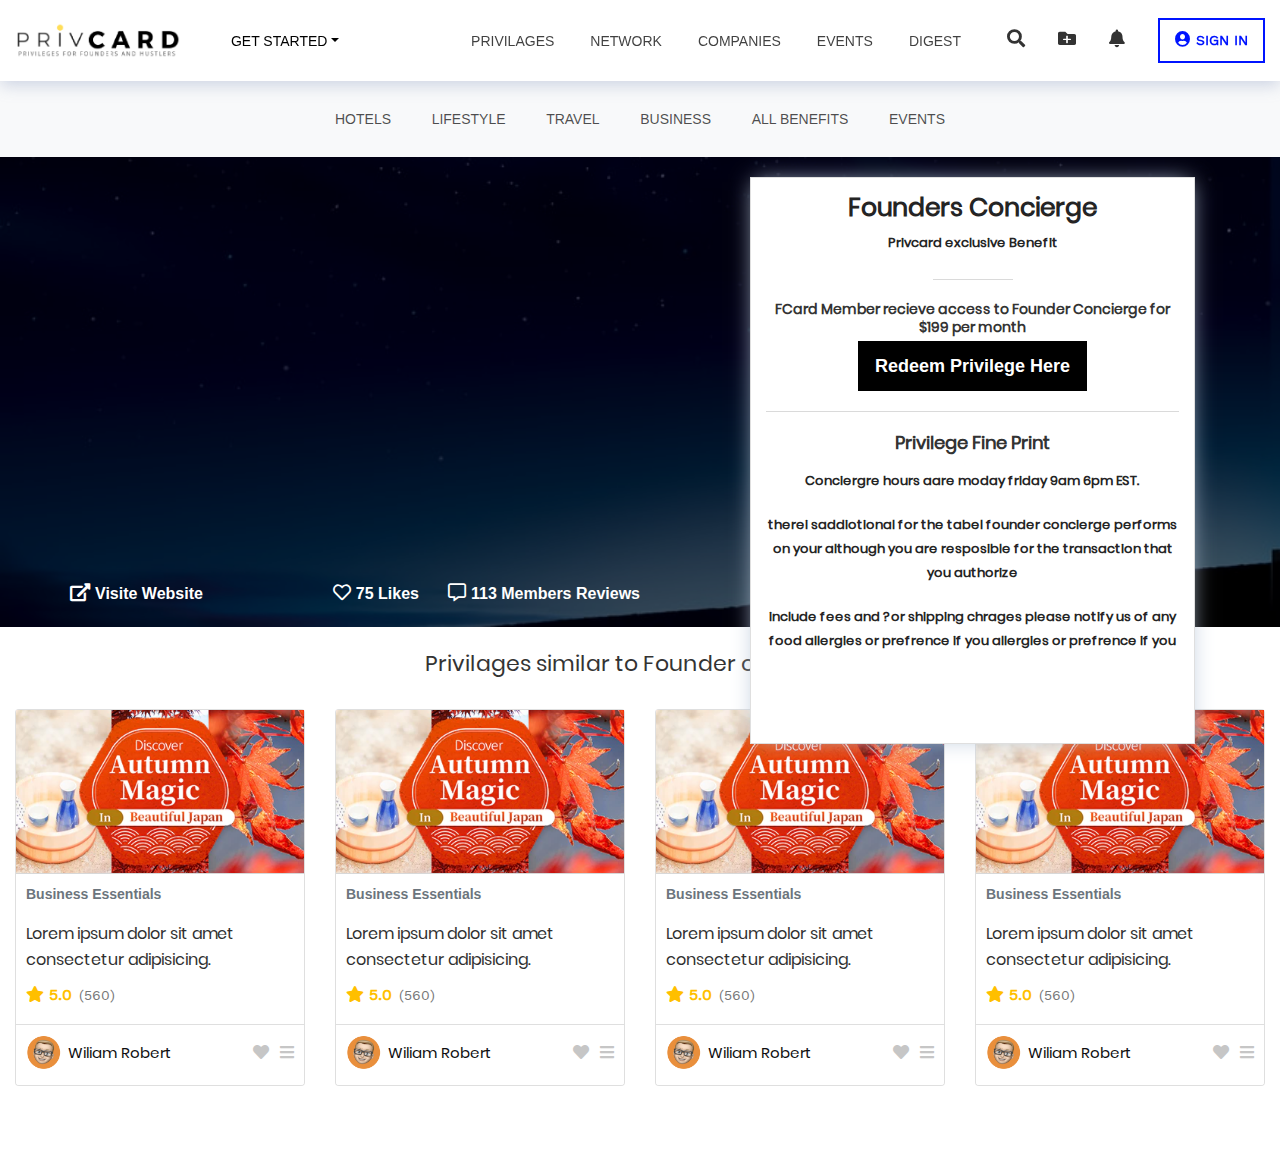
==== commit 0296f113: "Banner Section Complete sp.h" ====
--- a/single-page.html
+++ b/single-page.html
@@ -181,235 +181,69 @@
     <!-- Main Nav Area End -->
 
 
-  <!-- Slider Area -->
-  <section class="card-slider-wrap">
-    <div class="container-fluid">
-      <div class="row recommended-section-title">
-        <!-- Section Title -->
-        <div class="col-12">
-          <h4>RECOMMENDED PRIVILEGES</h4>
-          <p><span>Your interests: </span>Arts, Movies, ... and Volunteering & Charity. <a href="#">Edit interests</a></p>
-        </div>
-      </div>
-      <div class="row card-slider">
-        <!-- Single Card Slider -->
-        <div class="col-xl-3">
-          <!-- Author Name -->
-          <a href="#" class="author-name"><h6>Wiliam Robert</h6></a>
-          <div class="single-card-slide">
-            <div class="slider-title">
-              <!-- Ctaegegory -->
-              <a href="#" class="category">Business Essentials</a>
-              <a href="#"><h4>Lorem ipsum dolor sit amet consectetur adipisicing.</h4></a>
-            </div>
-            <div class="slider-img">
-              <a href="#"><img src="assets/img/card-img.jpg" class="w-100" alt="Slider Image"></a>
+  <!-- Banner Section -->
+  <section class="banner-section-wrapper">
+    <div class="container">
+      <div class="row">
+        <!-- Links Area -->
+        <div class="col-md-6 position-relative">
+          <div class="banner-sectios-links-wrap d-sm-flex d-md-block d-lg-flex mb-3 mb-md-0">
+            <div class="left-links">
+              <a href="#"><i class="fas fa-external-link-alt"></i>Visite Website</a>
+            </div>
+            <div class="right-links ml-auto mt-md-2 mt-lg-0">
+              <a href="#" class="mr-4"><i class="far fa-heart"></i>75 Likes</a>
+              <a href="#"><i class="far fa-comment-alt"></i>113 Members Reviews</a>
             </div>
           </div>
         </div>
-        <!-- Single Card Slider end -->
-        <!-- Single Card Slider -->
-        <div class="col-xl-3">
-          <!-- Author Name -->
-          <a href="#" class="author-name"><h6>Wiliam Robert</h6></a>
-          <div class="single-card-slide">
-            <div class="slider-title">
-              <!-- Ctaegegory -->
-              <a href="#" class="category">Business Essentials</a>
-              <a href="#"><h4>Lorem ipsum dolor sit amet consectetur adipisicing.</h4></a>
-            </div>
-            <div class="slider-img">
-              <a href="#"><img src="assets/img/card-img.jpg" class="w-100" alt="Slider Image"></a>
+        <!-- Links Area End --> 
+        <!-- Founders Concierge Card  -->
+        <div class="col-md-6 col-xl-5 offset-xl-1">
+          <div class="founders-card-wrap text-center">
+            <!-- Title -->
+            <div class="founders-card-title">
+              <h4>Founders Concierge</h4>
+              <p>Privcard exclusive Benefit</p>
+            </div>
+            <!-- Price -->
+            <div class="founders-card-price">
+              <p>FCard Member recieve access to Founder Concierge for $199 per month</p>
+              <a href="#">Redeem Privilege Here</a>
+            </div>
+            <!-- Card Details -->
+            <div class="founders-card-details">
+              <h6>Privilege Fine Print</h6>
+              <p>Conciergre hours aare moday friday 9am 6pm EST.</p>
+              <p>therei saddiotional for the tabel founder concierge performs on your although you are resposible for the transaction that you authorize </p>
+              <p>include fees and ?or shipping chrages please notify us of any food allergies or prefrence if you allergies or prefrence if you</p>
             </div>
           </div>
         </div>
-        <!-- Single Card Slider end -->
-        <!-- Single Card Slider -->
-        <div class="col-xl-3">
-          <!-- Author Name -->
-          <a href="#" class="author-name"><h6>Wiliam Robert</h6></a>
-          <div class="single-card-slide">
-            <div class="slider-title">
-              <!-- Ctaegegory -->
-              <a href="#" class="category">Business Essentials</a>
-              <a href="#"><h4>Lorem ipsum dolor sit amet consectetur adipisicing.</h4></a>
-            </div>
-            <div class="slider-img">
-              <a href="#"><img src="assets/img/card-img.jpg" class="w-100" alt="Slider Image"></a>
-            </div>
-          </div>
-        </div>
-        <!-- Single Card Slider end -->
-        <!-- Single Card Slider -->
-        <div class="col-xl-3">
-          <!-- Author Name -->
-          <a href="#" class="author-name"><h6>Wiliam Robert</h6></a>
-          <div class="single-card-slide">
-            <div class="slider-title">
-              <!-- Ctaegegory -->
-              <a href="#" class="category">Business Essentials</a>
-              <a href="#"><h4>Lorem ipsum dolor sit amet consectetur adipisicing.</h4></a>
-            </div>
-            <div class="slider-img">
-              <a href="#"><img src="assets/img/card-img.jpg" class="w-100" alt="Slider Image"></a>
-            </div>
-          </div>
-        </div>
-        <!-- Single Card Slider end -->
-        <!-- Single Card Slider -->
-        <div class="col-xl-3">
-          <!-- Author Name -->
-          <a href="#" class="author-name"><h6>Wiliam Robert</h6></a>
-          <div class="single-card-slide">
-            <div class="slider-title">
-              <!-- Ctaegegory -->
-              <a href="#" class="category">Business Essentials</a>
-              <a href="#"><h4>Lorem ipsum dolor sit amet consectetur adipisicing.</h4></a>
-            </div>
-            <div class="slider-img">
-              <a href="#"><img src="assets/img/card-img.jpg" class="w-100" alt="Slider Image"></a>
-            </div>
-          </div>
-        </div>
-        <!-- Single Card Slider end -->
-        <!-- Single Card Slider -->
-        <div class="col-xl-3">
-          <!-- Author Name -->
-          <a href="#" class="author-name"><h6>Wiliam Robert</h6></a>
-          <div class="single-card-slide">
-            <div class="slider-title">
-              <!-- Ctaegegory -->
-              <a href="#" class="category">Business Essentials</a>
-              <a href="#"><h4>Lorem ipsum dolor sit amet consectetur adipisicing.</h4></a>
-            </div>
-            <div class="slider-img">
-              <a href="#"><img src="assets/img/card-img.jpg" class="w-100" alt="Slider Image"></a>
-            </div>
-          </div>
-        </div>
-        <!-- Single Card Slider end -->
-        <!-- Single Card Slider -->
-        <div class="col-xl-3">
-          <!-- Author Name -->
-          <a href="#" class="author-name"><h6>Wiliam Robert</h6></a>
-          <div class="single-card-slide">
-            <div class="slider-title">
-              <!-- Ctaegegory -->
-              <a href="#" class="category">Business Essentials</a>
-              <a href="#"><h4>Lorem ipsum dolor sit amet consectetur adipisicing.</h4></a>
-            </div>
-            <div class="slider-img">
-              <a href="#"><img src="assets/img/card-img.jpg" class="w-100" alt="Slider Image"></a>
-            </div>
-          </div>
-        </div>
-        <!-- Single Card Slider end -->
-        <!-- Single Card Slider -->
-        <div class="col-xl-3">
-          <!-- Author Name -->
-          <a href="#" class="author-name"><h6>Wiliam Robert</h6></a>
-          <div class="single-card-slide">
-            <div class="slider-title">
-              <!-- Ctaegegory -->
-              <a href="#" class="category">Business Essentials</a>
-              <a href="#"><h4>Lorem ipsum dolor sit amet consectetur adipisicing.</h4></a>
-            </div>
-            <div class="slider-img">
-              <a href="#"><img src="assets/img/card-img.jpg" class="w-100" alt="Slider Image"></a>
-            </div>
-          </div>
-        </div>
-        <!-- Single Card Slider end -->
+        <!-- Founders Concierge Card End  -->
       </div>
     </div>
   </section>
-  <!-- Slider Area End -->
+  <!-- Banner Section End -->
 
 
   <!-- Content Section -->
   <section class="content-section-wrap">
     <div class="container-fluid">
-      <div class="row">
-        <!-- Sidebar -->
-        <div class="col-md-3 col-xl-3 sidebar-col bg-gray-light pr-0" >
-          <aside class="sidebar-wrap" id="mySidenav">
-            <!-- Close Button -->
-            <button type="button" class="closeBtn d-inline-block d-md-none sidebarBtn"><i class="fas fa-times"></i></button>
-            <!-- Sidebar Link -->
-            <ul class="sidebar-link">
-              <li><a href="#">Business Essentials</a></li>
-              <li><a href="#">By Our Members</a></li>
-              <li><a href="#">FC Coworking Program</a></li>
-              <li><a href="#">Marketing</a></li>
-              <li><a href="#">Web &amp; Design</a></li>
-            </ul>
-            <!-- Form Title -->
-            <div class="title">
-              <h4>Brands</h4>
-            </div>
-            <!-- Sidebar Checkbox -->
-            <form action="#" class="sidebar-check-form">
-              <div class="single-check-box">
-                <input id="3DEN" type="checkbox">
-                <label for="3DEN">3DEN</label>
-              </div>
-              <div class="single-check-box">
-                <input id="99design" type="checkbox">
-                <label for="99design">99 Design</label>
-              </div>
-              <div class="single-check-box">
-                <input id="Apple" type="checkbox">
-                <label for="Apple">Apple</label>
-              </div>
-              <div class="single-check-box">
-                <input id="AT" type="checkbox">
-                <label for="AT">AT&amp;T Wireless</label>
-              </div>
-              <div class="single-check-box">
-                <input id="Backblaze" type="checkbox">
-                <label for="Backblaze">Backblaze</label>
-              </div>
-              <div class="single-check-box">
-                <input id="BizFiling" type="checkbox">
-                <label for="BizFiling">BizFiling</label>
-              </div>
-              <div class="single-check-box">
-                <input id="blackspace" type="checkbox">
-                <label for="blackspace">BLACKSPACES</label>
-              </div>
-              <div class="single-check-box">
-                <input id="Breather" type="checkbox">
-                <label for="Breather">Breather</label>
-              </div>
-            </form>
-          </aside>
-        </div>
-        <!-- Sidebar End -->
+      <div class="row justify-content-md-center justify-content-lg-end">
         <!-- Card Area -->
-        <div class="card-column col-md-9 col-xl-10">
-          <div class="card-area-wrap">
-            <!-- Sidebar Mobile Menu Button -->
-            <button type="button" class="showSidebar sidebarBtn d-inline-block d-md-none"><i class="fas fa-bars"></i>Show Filter</button>
+        <div class="col-md-10 col-lg-12">
+          <div class="card-area-wrap sigle-page">
             <!-- Title -->
-            <div class="card-area-title d-flex justify-content-between">
-              <div class="title">
-                <h4>Business Benefits</h4>
-              </div>
-              <!-- Sort By Option -->
-              <div class="sort-by-option">
-                <select name="#" id="sort-by-option">
-                  <option value="">Sort By Popularity</option>
-                  <option value="">Sort By Reating</option>
-                  <option value="">Sort By Date</option>
-                </select>
-              </div>
-            </div>
-            <div class="row no-gutters">
+            <div class="title text-center pb-2 pt-2 pb-sm-4 pt-sm-4">
+              <h4>Privilages similar to Founder concierge</h4>
+            </div>
+            <div class="row">
               <!-- Single Card -->
-              <div class="col-sm-6 col-lg-4 col-xl-3">
+              <div class="col-sm-6 col-lg-3">
                 <div class="card">
                   <div class="card-header">
-                    <a href="#"><img src="assets/img/card-img.jpg" alt="Card Image" class="img-fluid"></a>
+                    <a href="#"><img src="assets/img/card-img.jpg" alt="Card Image" class="w-100"></a>
                   </div>
                   <div class="card-body">
                     <!-- Ctaegegory -->
@@ -452,10 +286,10 @@
               </div>
               <!-- Single Card End -->
               <!-- Single Card -->
-              <div class="col-sm-6 col-lg-4 col-xl-3">
+              <div class="col-sm-6 col-lg-3">
                 <div class="card">
                   <div class="card-header">
-                    <a href="#"><img src="assets/img/card-img.jpg" alt="Card Image" class="img-fluid"></a>
+                    <a href="#"><img src="assets/img/card-img.jpg" alt="Card Image" class="w-100"></a>
                   </div>
                   <div class="card-body">
                     <!-- Ctaegegory -->
@@ -498,10 +332,10 @@
               </div>
               <!-- Single Card End -->
               <!-- Single Card -->
-              <div class="col-sm-6 col-lg-4 col-xl-3">
+              <div class="col-sm-6 col-lg-3">
                 <div class="card">
                   <div class="card-header">
-                    <a href="#"><img src="assets/img/card-img.jpg" alt="Card Image" class="img-fluid"></a>
+                    <a href="#"><img src="assets/img/card-img.jpg" alt="Card Image" class="w-100"></a>
                   </div>
                   <div class="card-body">
                     <!-- Ctaegegory -->
@@ -544,10 +378,10 @@
               </div>
               <!-- Single Card End -->
               <!-- Single Card -->
-              <div class="col-sm-6 col-lg-4 col-xl-3">
+              <div class="col-sm-6 col-lg-3">
                 <div class="card">
                   <div class="card-header">
-                    <a href="#"><img src="assets/img/card-img.jpg" alt="Card Image" class="img-fluid"></a>
+                    <a href="#"><img src="assets/img/card-img.jpg" alt="Card Image" class="w-100"></a>
                   </div>
                   <div class="card-body">
                     <!-- Ctaegegory -->
@@ -589,190 +423,6 @@
                 </div>
               </div>
               <!-- Single Card End -->
-              <!-- Single Card -->
-              <div class="col-sm-6 col-lg-4 col-xl-3">
-                <div class="card">
-                  <div class="card-header">
-                    <a href="#"><img src="assets/img/card-img.jpg" alt="Card Image" class="img-fluid"></a>
-                  </div>
-                  <div class="card-body">
-                    <!-- Ctaegegory -->
-                    <a href="#" class="category">Business Essentials</a>
-                    <!-- Title -->
-                    <a href="#"><h4>Lorem ipsum dolor sit amet consectetur adipisicing.</h4></a>
-                    <!-- Rating -->
-                    <div class="rating">
-                      <p><span><i class="fas fa-star"></i>5.0</span>(560)</p>
-                    </div>
-                  </div>
-                  <div class="card-footer d-flex justify-content-between align-items-center">
-                    <!-- Card Footer Left -->
-                    <div class="card-footer-left">
-                      <!-- Card Author -->
-                     <div class="card-author d-flex align-items-center">
-                        <div class="author-img">
-                          <img src="assets/img/author-img-1.png" class="img-fluid" alt="Author">
-                        </div>
-                        <div class="author-content">
-                          <a href="#"><h6>Wiliam Robert</h6></a>
-                        </div>
-                      </div>
-                      <!-- Card Author End -->
-                    </div>
-                    <!-- Card Footer Right -->
-                    <div class="card-footer-right">
-                      <ul class="options">
-                        <li><a href="#"><i class="fas fa-heart"></i></a></li>
-                        <li><a  class="dropdown-toggle" data-toggle="dropdown" href="#"><i class="fas fa-bars"></i></a>
-                          <ul class="dropdown-menu">
-                            <li><a href="#"><i class="fas fa-heart"></i>Gigs I Love</a></li>
-                            <li><a href="#"><i class="fas fa-plus"></i>Create List</a></li>
-                          </ul>
-                        </li>
-                      </ul>
-                    </div>
-                  </div>
-                </div>
-              </div>
-              <!-- Single Card End -->
-              <!-- Single Card -->
-              <div class="col-sm-6 col-lg-4 col-xl-3">
-                <div class="card">
-                  <div class="card-header">
-                    <a href="#"><img src="assets/img/card-img.jpg" alt="Card Image" class="img-fluid"></a>
-                  </div>
-                  <div class="card-body">
-                    <!-- Ctaegegory -->
-                    <a href="#" class="category">Business Essentials</a>
-                    <!-- Title -->
-                    <a href="#"><h4>Lorem ipsum dolor sit amet consectetur adipisicing.</h4></a>
-                    <!-- Rating -->
-                    <div class="rating">
-                      <p><span><i class="fas fa-star"></i>5.0</span>(560)</p>
-                    </div>
-                  </div>
-                  <div class="card-footer d-flex justify-content-between align-items-center">
-                    <!-- Card Footer Left -->
-                    <div class="card-footer-left">
-                      <!-- Card Author -->
-                     <div class="card-author d-flex align-items-center">
-                        <div class="author-img">
-                          <img src="assets/img/author-img-1.png" class="img-fluid" alt="Author">
-                        </div>
-                        <div class="author-content">
-                          <a href="#"><h6>Wiliam Robert</h6></a>
-                        </div>
-                      </div>
-                      <!-- Card Author End -->
-                    </div>
-                    <!-- Card Footer Right -->
-                    <div class="card-footer-right">
-                      <ul class="options">
-                        <li><a href="#"><i class="fas fa-heart"></i></a></li>
-                        <li><a  class="dropdown-toggle" data-toggle="dropdown" href="#"><i class="fas fa-bars"></i></a>
-                          <ul class="dropdown-menu">
-                            <li><a href="#"><i class="fas fa-heart"></i>Gigs I Love</a></li>
-                            <li><a href="#"><i class="fas fa-plus"></i>Create List</a></li>
-                          </ul>
-                        </li>
-                      </ul>
-                    </div>
-                  </div>
-                </div>
-              </div>
-              <!-- Single Card End -->
-              <!-- Single Card -->
-              <div class="col-sm-6 col-lg-4 col-xl-3">
-                <div class="card">
-                  <div class="card-header">
-                    <a href="#"><img src="assets/img/card-img.jpg" alt="Card Image" class="img-fluid"></a>
-                  </div>
-                  <div class="card-body">
-                    <!-- Ctaegegory -->
-                    <a href="#" class="category">Business Essentials</a>
-                    <!-- Title -->
-                    <a href="#"><h4>Lorem ipsum dolor sit amet consectetur adipisicing.</h4></a>
-                    <!-- Rating -->
-                    <div class="rating">
-                      <p><span><i class="fas fa-star"></i>5.0</span>(560)</p>
-                    </div>
-                  </div>
-                  <div class="card-footer d-flex justify-content-between align-items-center">
-                    <!-- Card Footer Left -->
-                    <div class="card-footer-left">
-                      <!-- Card Author -->
-                     <div class="card-author d-flex align-items-center">
-                        <div class="author-img">
-                          <img src="assets/img/author-img-1.png" class="img-fluid" alt="Author">
-                        </div>
-                        <div class="author-content">
-                          <a href="#"><h6>Wiliam Robert</h6></a>
-                        </div>
-                      </div>
-                      <!-- Card Author End -->
-                    </div>
-                    <!-- Card Footer Right -->
-                    <div class="card-footer-right">
-                      <ul class="options">
-                        <li><a href="#"><i class="fas fa-heart"></i></a></li>
-                        <li><a  class="dropdown-toggle" data-toggle="dropdown" href="#"><i class="fas fa-bars"></i></a>
-                          <ul class="dropdown-menu">
-                            <li><a href="#"><i class="fas fa-heart"></i>Gigs I Love</a></li>
-                            <li><a href="#"><i class="fas fa-plus"></i>Create List</a></li>
-                          </ul>
-                        </li>
-                      </ul>
-                    </div>
-                  </div>
-                </div>
-              </div>
-              <!-- Single Card End -->
-              <!-- Single Card -->
-              <div class="col-sm-6 col-lg-4 col-xl-3">
-                <div class="card">
-                  <div class="card-header">
-                    <a href="#"><img src="assets/img/card-img.jpg" alt="Card Image" class="img-fluid"></a>
-                  </div>
-                  <div class="card-body">
-                    <!-- Ctaegegory -->
-                    <a href="#" class="category">Business Essentials</a>
-                    <!-- Title -->
-                    <a href="#"><h4>Lorem ipsum dolor sit amet consectetur adipisicing.</h4></a>
-                    <!-- Rating -->
-                    <div class="rating">
-                      <p><span><i class="fas fa-star"></i>5.0</span>(560)</p>
-                    </div>
-                  </div>
-                  <div class="card-footer d-flex justify-content-between align-items-center">
-                    <!-- Card Footer Left -->
-                    <div class="card-footer-left">
-                      <!-- Card Author -->
-                     <div class="card-author d-flex align-items-center">
-                        <div class="author-img">
-                          <img src="assets/img/author-img-1.png" class="img-fluid" alt="Author">
-                        </div>
-                        <div class="author-content">
-                          <a href="#"><h6>Wiliam Robert</h6></a>
-                        </div>
-                      </div>
-                      <!-- Card Author End -->
-                    </div>
-                    <!-- Card Footer Right -->
-                    <div class="card-footer-right">
-                      <ul class="options">
-                        <li><a href="#"><i class="fas fa-heart"></i></a></li>
-                        <li><a  class="dropdown-toggle" data-toggle="dropdown" href="#"><i class="fas fa-bars"></i></a>
-                          <ul class="dropdown-menu">
-                            <li><a href="#"><i class="fas fa-heart"></i>Gigs I Love</a></li>
-                            <li><a href="#"><i class="fas fa-plus"></i>Create List</a></li>
-                          </ul>
-                        </li>
-                      </ul>
-                    </div>
-                  </div>
-                </div>
-              </div>
-              <!-- Single Card End -->
             </div>
           </div>
         </div>
--- a/assets/css/style.css
+++ b/assets/css/style.css
@@ -310,7 +310,7 @@
 	width: 230px;
 	left: -115px;
 	padding-left: 7px;
-	top: 160%;
+	top: 145%;
 }
 
 
@@ -372,7 +372,7 @@
 .user-content a.user-btn:hover {
 	color: #fff;
 	background-color: blue;
-	
+
 }
 /* Header Top End */
 
@@ -394,6 +394,10 @@
 
 /* Header nav End */
 
+
+
+
+/********************* index.html Design Start *********************/
 
 /* Section Title */
 .recommended-section-title {
@@ -735,4 +739,128 @@
 	margin-right: 5px;
 	font-size: 14px;
 }
-/* Card Style End */+/* Card Style End */
+
+
+/********************* index.html Design End *********************/
+
+
+
+/********************* Single-Page.html Design Start *********************/
+
+/* Banner Section */
+.banner-section-wrapper {
+	background-image: url('../img/slider-bg.jpg');
+	background-size: cover;
+	background-position: center;
+	padding: 20px 0;
+	position: relative;
+	max-height: 470px;
+}
+.banner-section-wrapper::before {
+	position: absolute;
+	content: "";
+	width: 100%;
+	height: 100%;
+	top: 0;
+	left: 0;
+	background-color: #000;
+	opacity: 0.6;
+}
+.banner-sectios-links-wrap {
+	position: absolute;
+	right: 0;
+	left: 0;
+	top: 405px;
+}
+
+.banner-sectios-links-wrap a {
+	color: #fff;
+	display: inline-block;
+	font-weight: 600;
+	font-size: 16px;
+}
+.banner-sectios-links-wrap a i {
+	margin-right: 5px;
+	font-size: 18px;
+}
+.founders-card-wrap {
+	background-color: #fff;
+	border: 1px solid rgba(0,0,0,.125);
+	box-shadow: 0 0 22px -5px #b4c4d6;
+	-webkit-box-shadow: 0 0 22px -5px #b4c4d6;
+	-moz-box-shadow: 0 0 22px -5px #b4c4d6;
+	-ms-box-shadow: 0 0 22px -5px #b4c4d6;
+	-o-box-shadow: 0 0 22px -5px #b4c4d6;
+	padding: 0 15px;
+	padding-bottom: 70px;
+	position: relative;
+	z-index: 1;
+}
+.founders-card-title {
+	position: relative;
+	padding-bottom: 5px;
+}
+.founders-card-title::before {
+	position: absolute;
+	content: '';
+	background-color: rgb(218, 218, 218);
+	width: 80px;
+	height: 1px;
+	bottom: 0;
+	left: 50%;
+	margin-left: -40px;
+}
+.founders-card-title h4 {
+	color: #242424;
+	font-size: 25px;
+	font-weight: 700;
+	margin-top: 15px;
+}
+.founders-card-wrap p {
+	font-size: 13px;
+	margin-bottom: 20px;
+	line-height: 24px;
+	color: #242424;
+	font-weight: 600;
+	font-family: 'Poppins', sans-serif;
+}
+.founders-card-price {
+	border-bottom: 1px solid rgb(218, 218, 218);
+	padding-bottom: 20px;
+	margin-bottom: 20px;
+	margin-top: 20px;
+}
+.founders-card-price p {
+	font-size: 14px;
+	color: #333;
+	font-weight: 700;
+	margin-bottom: 5px;
+	margin-top: 10px;
+	line-height: 18px;
+}
+.founders-card-price a {
+	display: inline-block;
+	background-color: black;
+	color: #fff;
+	font-weight: 700;
+	font-size: 18px;
+	padding: 0 15px;
+	border: 2px solid transparent;
+	line-height: 46px;
+	height: 50px;
+	text-transform: capitalize;
+}
+.founders-card-price a:hover {
+	color: black;
+	border-color: black;
+	background-color: #fff;
+}
+.founders-card-details h6 {
+	font-size: 18px;
+	font-weight: 700;
+	margin-bottom: 15px;
+}
+/* Banner Section End */
+
+/********************* Single-Page.html Design Start *********************/
--- a/assets/css/responsive.css
+++ b/assets/css/responsive.css
@@ -120,6 +120,9 @@
     .d-nonePRIVILAGES {
       display: none !important;
     }
+
+    /* Single Page Design */
+    
 }
 
 
@@ -184,6 +187,12 @@
       display: none !important;
     }
 
+
+    /* Single Page Design */
+    /* Banner Section */
+    .banner-sectios-links-wrap {
+      top: 375px;
+    }
 }
 
 /* Extra small devices (portrait phones, less than 768px) */
@@ -402,6 +411,20 @@
     text-transform: capitalize;
     color: #333333;
   }
+
+  /* Single Page Design */
+  .card-area-wrap.sigle-page .title h4 {
+    font-size: 14px;
+  }
+
+
+  /* Single Page Design */
+  .banner-section-wrapper {
+    max-height: 100%;
+  }
+  .banner-sectios-links-wrap {
+    position: static;
+  }
 }
 
 
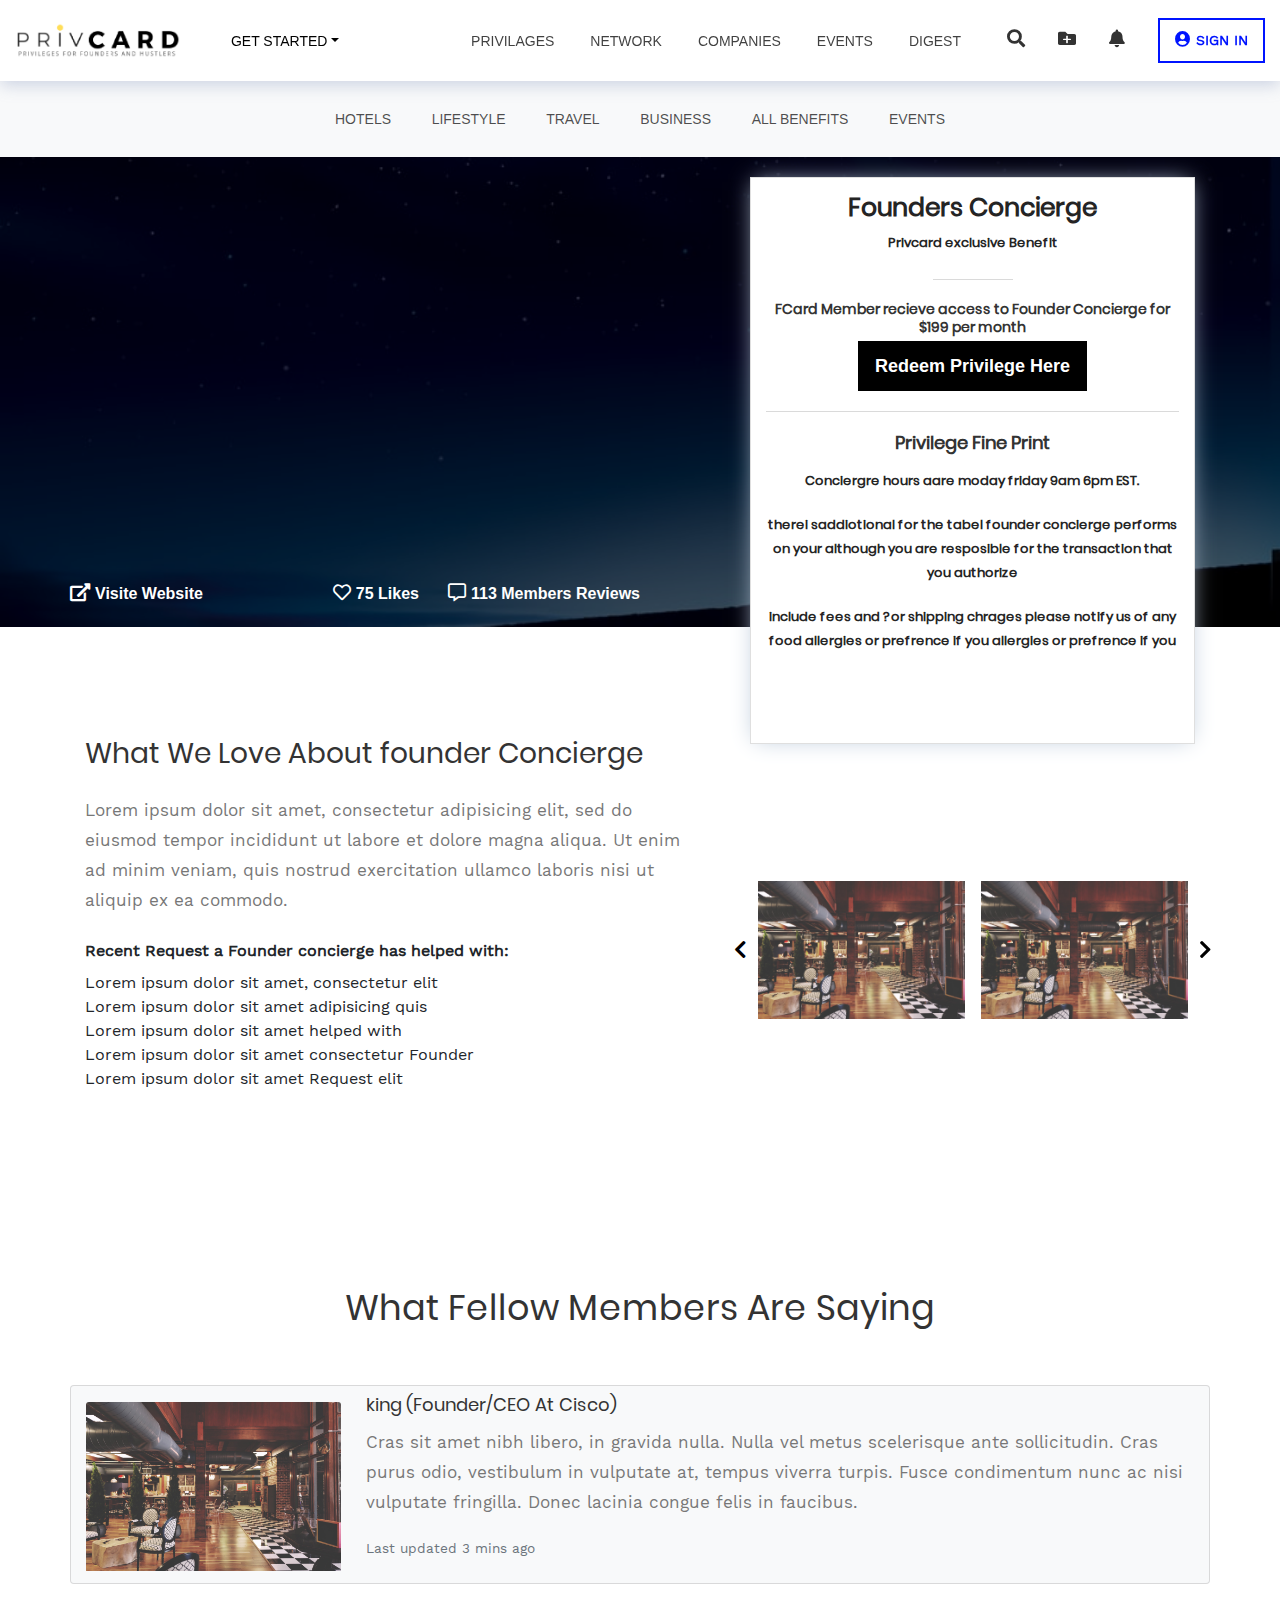
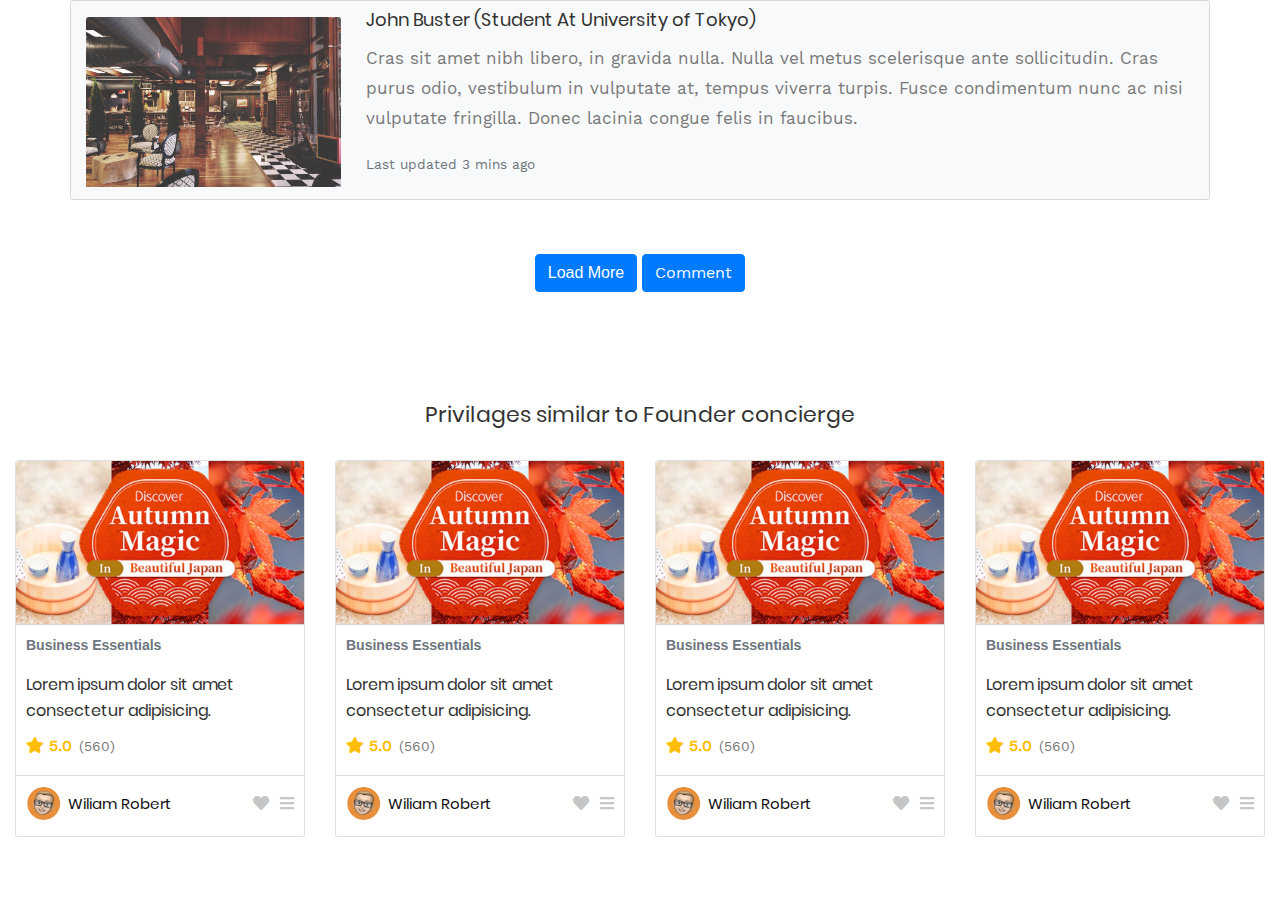
==== commit 6186da15: "Single Page Work Done" ====
--- a/single-page.html
+++ b/single-page.html
@@ -226,6 +226,124 @@
   </section>
   <!-- Banner Section End -->
 
+   <!-- About founder section -->
+   <section class="about-founder pt-110 pb-70">
+    <div class="container">
+      <div class="row">
+        <div class="col-lg-12 text-center ">
+          
+        </div>
+        <div class="col-lg-7 pr-md-5">
+          <div class="about-title mb-4">
+              <h3>What We Love About founder Concierge</h3>
+          </div>
+          <div class="about-text mb-4">
+            <p>
+              Lorem ipsum dolor sit amet, consectetur adipisicing elit, sed do eiusmod tempor incididunt ut labore et
+              dolore magna aliqua. Ut enim ad minim veniam, quis nostrud exercitation ullamco laboris nisi ut aliquip ex
+              ea commodo.</p>
+          </div>
+          <div class="about-list">
+            <ul>
+              <li class="mb-2" style="list-style: none"><b>Recent Request a Founder concierge has helped with:</b></li>
+              <li>Lorem ipsum dolor sit amet, consectetur elit</li>
+              <li>Lorem ipsum dolor sit amet adipisicing quis</li>
+              <li>Lorem ipsum dolor sit amet helped with</li>
+              <li>Lorem ipsum dolor sit amet consectetur Founder</li>
+              <li>Lorem ipsum dolor sit amet Request elit</li>
+            </ul>
+          </div>
+        </div>
+        <div class="col-lg-5 pt-lg-5 pt-0 mt-lg-5 mt-0 ">
+          <div class="about-slider mt-5">
+            <div class="single-about-slider px-2">
+              <img class="img-fluid" src="assets/img/img-1.jpg" alt="">
+            </div>
+            <div class="single-about-slider  px-2">
+              <img class="img-fluid" src="assets/img/img-1.jpg" alt="">
+            </div>
+            <div class="single-about-slider  px-2">
+              <img class="img-fluid" src="assets/img/img-1.jpg" alt="">
+            </div>
+          </div>
+        </div>
+      </div>
+    </div>
+  </section>
+
+  <!-- review section -->
+  <section class="review-area pt-110 pb-70">
+    <div class="container py-3">
+      <div class="row">
+        <div class="col-lg-12 mb-1 mb-md-5 text-center">
+          <h2>What Fellow Members Are Saying</h2>
+        </div>
+        <div class="col-lg-12">
+          <div class="card row flex-row mb-3 bg-light">
+            <div class="card-img col-md-3 pt-3">
+              <img class="card-img-top" src="assets/img/img-1.jpg" alt="Card image cap">
+            </div>
+            <div class="card-body col-md-9">
+              <h5 class="card-title">king (Founder/CEO At Cisco)</h5>
+              <p class="card-text">Cras sit amet nibh libero, in gravida nulla. Nulla vel metus scelerisque ante
+                sollicitudin. Cras purus odio, vestibulum in vulputate at, tempus viverra turpis. Fusce condimentum nunc
+                ac nisi vulputate fringilla. Donec lacinia congue felis in faucibus.</p>
+              <p class="card-text"><small class="text-muted">Last updated 3 mins ago</small></p>
+            </div>
+          </div>
+          <div class="card row flex-row bg-light">
+            <div class="card-img col-md-3 pt-3 ">
+              <img class="card-img-top" src="assets/img/img-1.jpg" alt="Card image cap">
+            </div>
+            <div class="card-body col-md-9">
+              <h5 class="card-title">John Buster (Student At University of Tokyo)</h5>
+              <p class="card-text">Cras sit amet nibh libero, in gravida nulla. Nulla vel metus scelerisque ante
+                sollicitudin. Cras purus odio, vestibulum in vulputate at, tempus viverra turpis. Fusce condimentum nunc
+                ac nisi vulputate fringilla. Donec lacinia congue felis in faucibus.</p>
+              <p class="card-text"><small class="text-muted">Last updated 3 mins ago</small></p>
+            </div>
+          </div>
+        </div>
+        <div class="col-md-12 mt-0 mt-md-4 text-center">
+          <a href="#" class="btn btn-primary">Load More</a>
+          <button type="button" class="btn btn-primary" data-toggle="modal" data-target="#exampleModal">
+            Comment
+          </button>
+        </div>
+      </div>
+    </div>
+
+    <!-- Modal -->
+    <div class="modal fade" id="exampleModal" tabindex="-1" role="dialog" aria-labelledby="exampleModalLabel"
+      aria-hidden="true">
+      <div class="modal-dialog" role="document">
+        <div class="modal-content px-3 py-4">
+          <form>
+            <div class="form-group">
+              <label for="exampleInputEmail1">Name</label>
+              <input type="text" class="form-control" id="exampleInputEmail1" aria-describedby="emailHelp"
+                placeholder="Enter Name">
+            </div>
+            <div class="form-group">
+              <label for="exampleInputEmail1">Email address</label>
+              <input type="email" class="form-control" id="exampleInputEmail1" aria-describedby="emailHelp"
+                placeholder="Enter email">
+            </div>
+            <div class="form-group">
+              <label for="exampleInputPassword1">Commnent</label>
+              <textarea name="messege" rows="5" class="form-control"></textarea>
+            </div>
+            <button type="button" class="btn btn-secondary" data-dismiss="modal">Close</button>
+            <button type="submit" class="btn btn-primary">Submit</button>
+          </form>
+        </div>
+      </div>
+    </div>
+  </section>
+
+
+
+
 
   <!-- Content Section -->
   <section class="content-section-wrap">
--- a/assets/css/style.css
+++ b/assets/css/style.css
@@ -105,7 +105,9 @@
 .bg-gray-light {
 	background-color: #f8f9fa;
 }
-
+.sticky-top {
+	z-index: 102;
+}
 /* Custom css start */
 
 /* Button To Top */
@@ -132,7 +134,7 @@
 
 /* Header Top */
 header.sticky-top {
-	z-index: 99999999999999999999;
+	z-index: 109;
 }
 .header-top-wrapper {
 	background-color: #fff;
@@ -863,4 +865,25 @@
 }
 /* Banner Section End */
 
+
+/* Custom css start */
+.about-slider .slick-arrow {
+	background: transparent;
+	border: none;
+	position: absolute;
+	left: -22px;
+	top: 50%;
+	transform: translateY(-50%);
+	font-size: 20px;
+}
+
+.about-slider .slick-arrow.slick-next {
+	left: auto;
+	right: -22px;
+}
+
+.slick-slide:focus{
+outline: none;
+}
+
 /********************* Single-Page.html Design Start *********************/
--- a/assets/css/responsive.css
+++ b/assets/css/responsive.css
@@ -131,10 +131,6 @@
   .header-top-right ul.top-right-option li ul.dropdown-menu.search-bar {
     top: 115%;
   }
-  .header-top-wrapper .container-fluid {
-    padding-left: 0;
-    padding-right: 0;
-  }
   .header-top-navbar .navbar-brand {
     padding-left: 15px;
   }
@@ -193,14 +189,14 @@
     .banner-sectios-links-wrap {
       top: 375px;
     }
+    /* About Section */
+    .about-founder.pt-110 {
+      padding-top: 205px;
+    }
 }
 
 /* Extra small devices (portrait phones, less than 768px) */
 @media (max-width: 767.98px) { 
-  .header-top-wrapper .container-fluid {
-    padding-left: 0;
-    padding-right: 0;
-  }
   .header-top-navbar .navbar-brand {
     padding-left: 15px;
   }
@@ -392,7 +388,7 @@
     width: 60%;
     display: none;
     left: 0;
-    z-index: 9999;
+    z-index: 102;
     padding-left: 15px;
     height: 100vh;
     overflow-y: scroll;
@@ -414,7 +410,7 @@
 
   /* Single Page Design */
   .card-area-wrap.sigle-page .title h4 {
-    font-size: 14px;
+    font-size: 16px;
   }
 
 
@@ -424,6 +420,30 @@
   }
   .banner-sectios-links-wrap {
     position: static;
+  }
+  /* Foundars Card */
+  .founders-card-title h4 {
+    font-size: 20px;
+  }
+
+  /* About Us Section */
+  .about-founder {
+    padding-top: 25px;
+    padding-bottom: 25px;
+  }
+  .about-title h3 {
+    font-size: 18px;
+  }
+  .about-text p {
+    font-size: 14px;
+  }
+  /* Review Section */
+  .review-area {
+    padding-bottom: 10px;
+    padding-top: 0px;
+  }
+  .review-area h2 {
+    font-size: 18px;
   }
 }
 
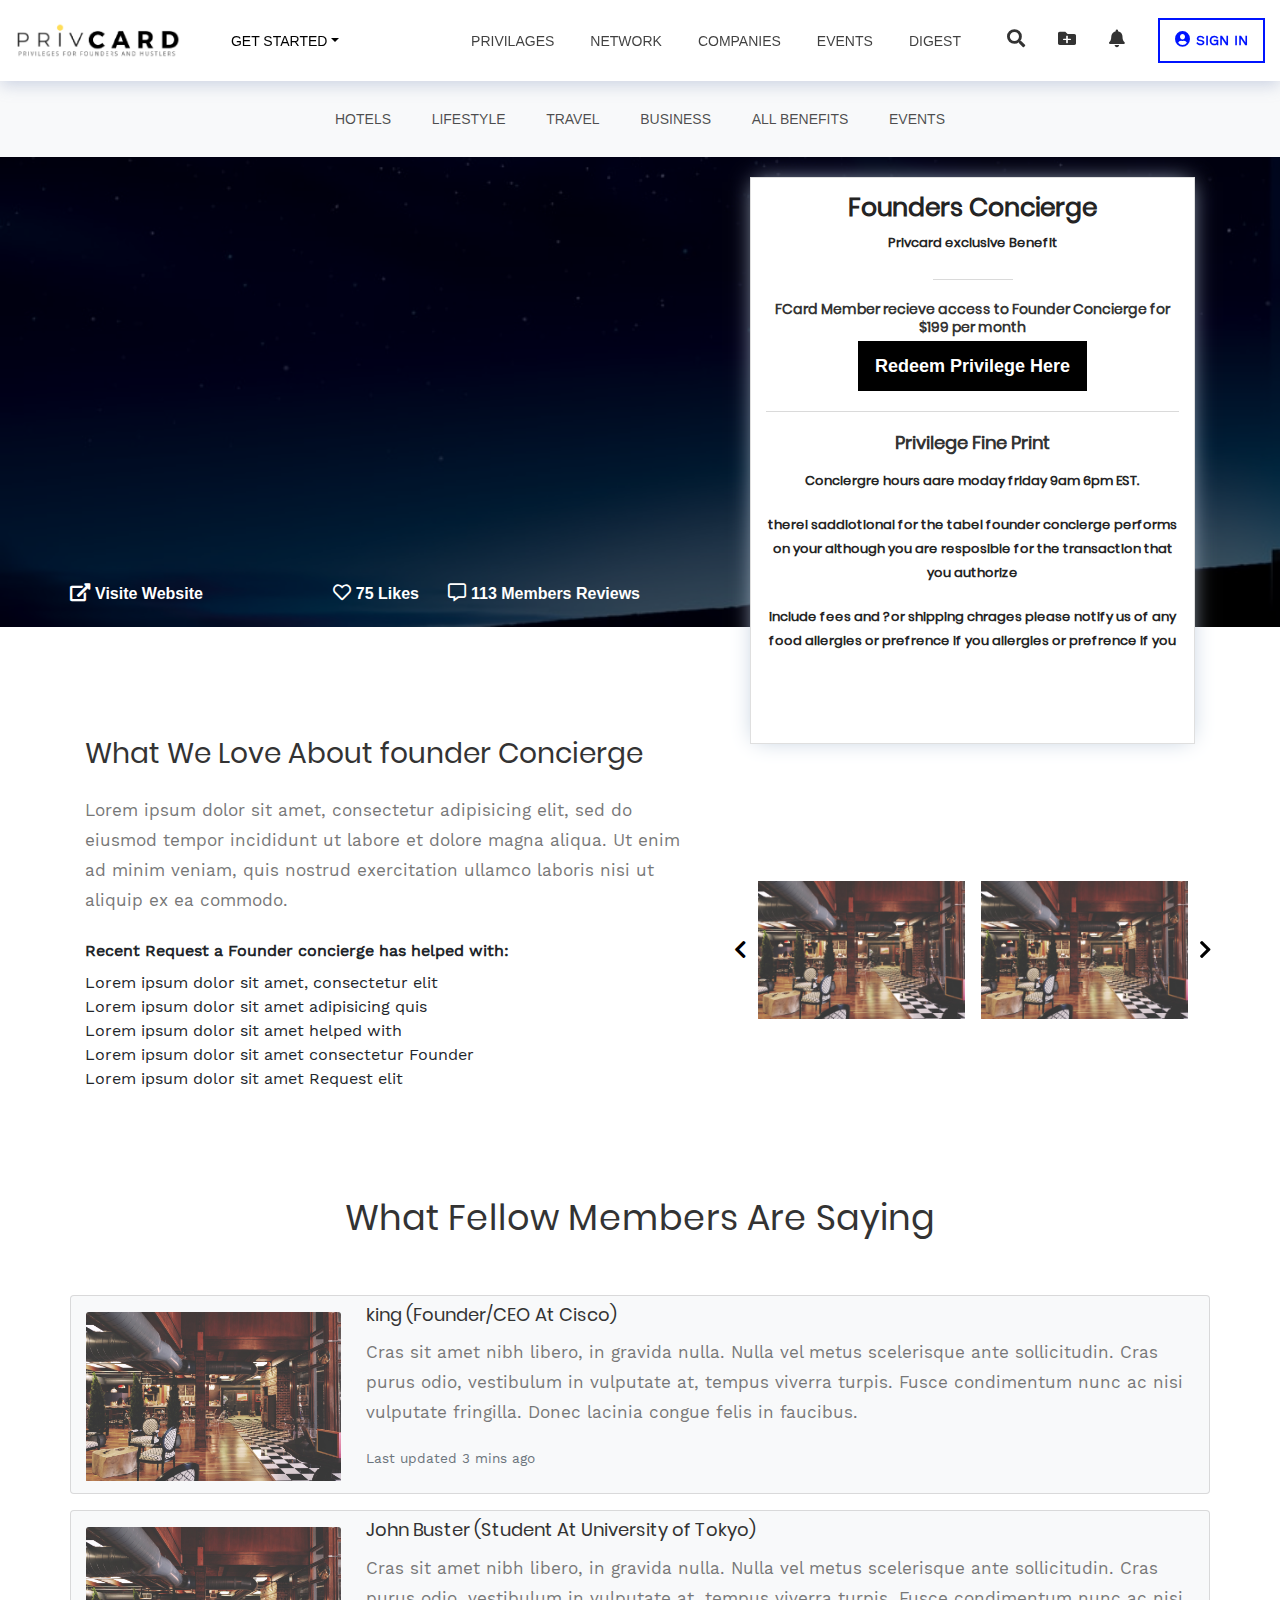
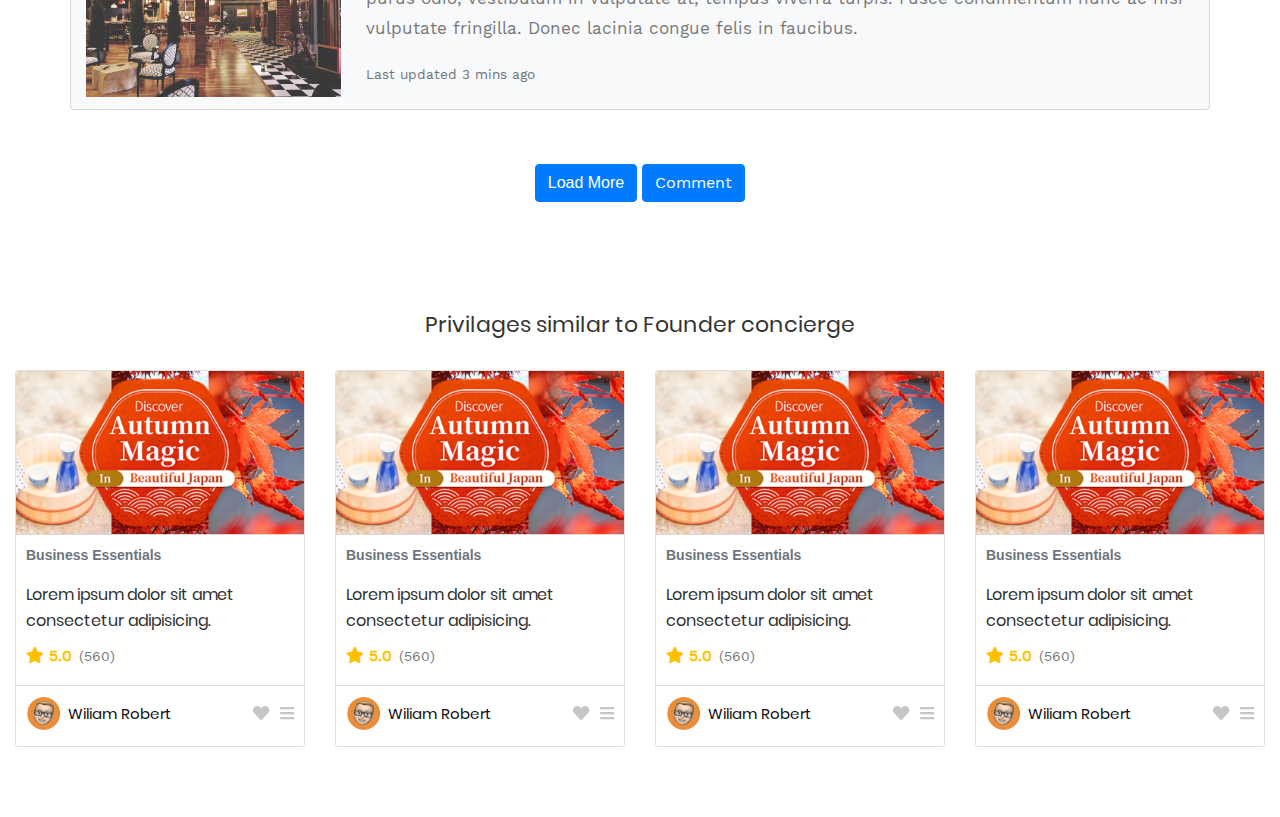
==== commit 2ee15eaf: "Bug Fix" ====
--- a/single-page.html
+++ b/single-page.html
@@ -227,7 +227,7 @@
   <!-- Banner Section End -->
 
    <!-- About founder section -->
-   <section class="about-founder pt-110 pb-70">
+   <section class="about-founder pt-110">
     <div class="container">
       <div class="row">
         <div class="col-lg-12 text-center ">
@@ -272,7 +272,7 @@
   </section>
 
   <!-- review section -->
-  <section class="review-area pt-110 pb-70">
+  <section class="review-area pt-90 pb-70">
     <div class="container py-3">
       <div class="row">
         <div class="col-lg-12 mb-1 mb-md-5 text-center">
--- a/assets/css/responsive.css
+++ b/assets/css/responsive.css
@@ -85,7 +85,7 @@
     padding: 6px 10px;
   }
   .header-top-menu ul li {
-    margin: 0 4px;
+    margin: 0 0px;
   }
   .dropdown-menu.user-option {
     left: -103% !important;
